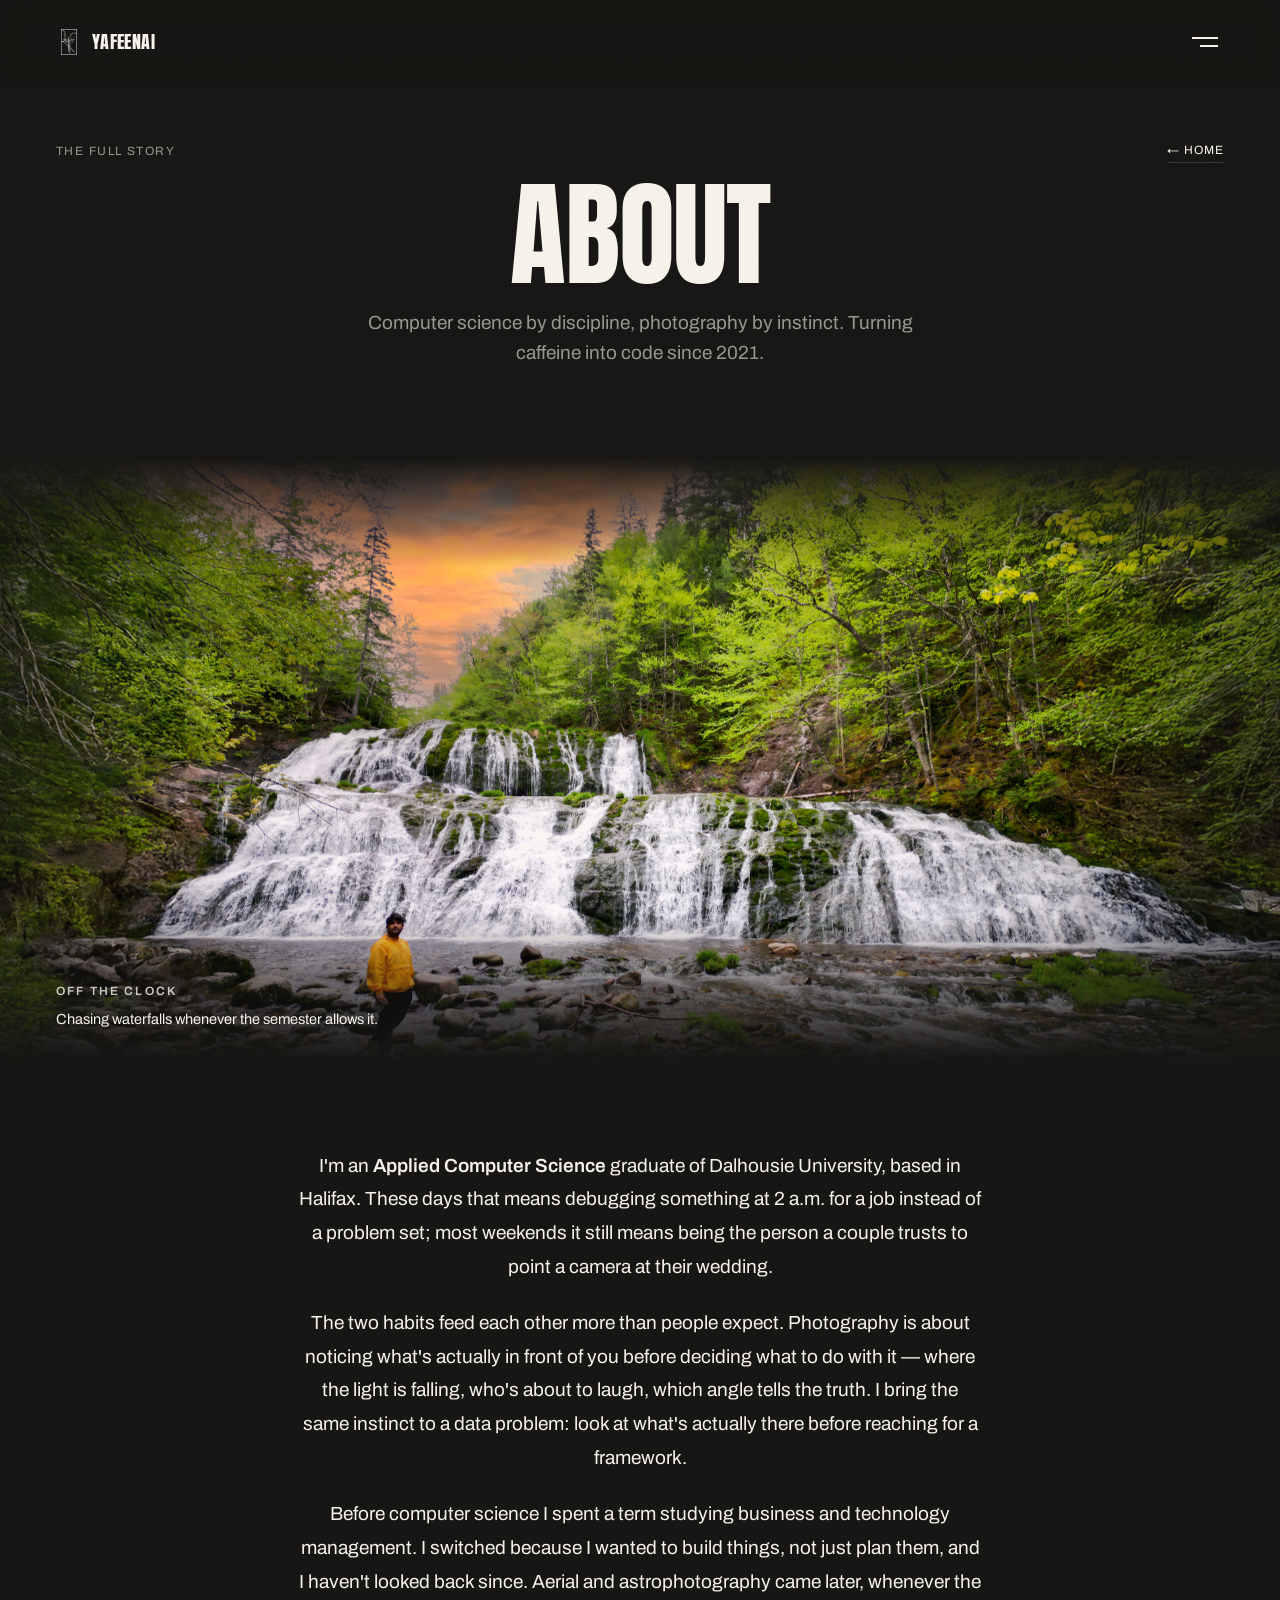
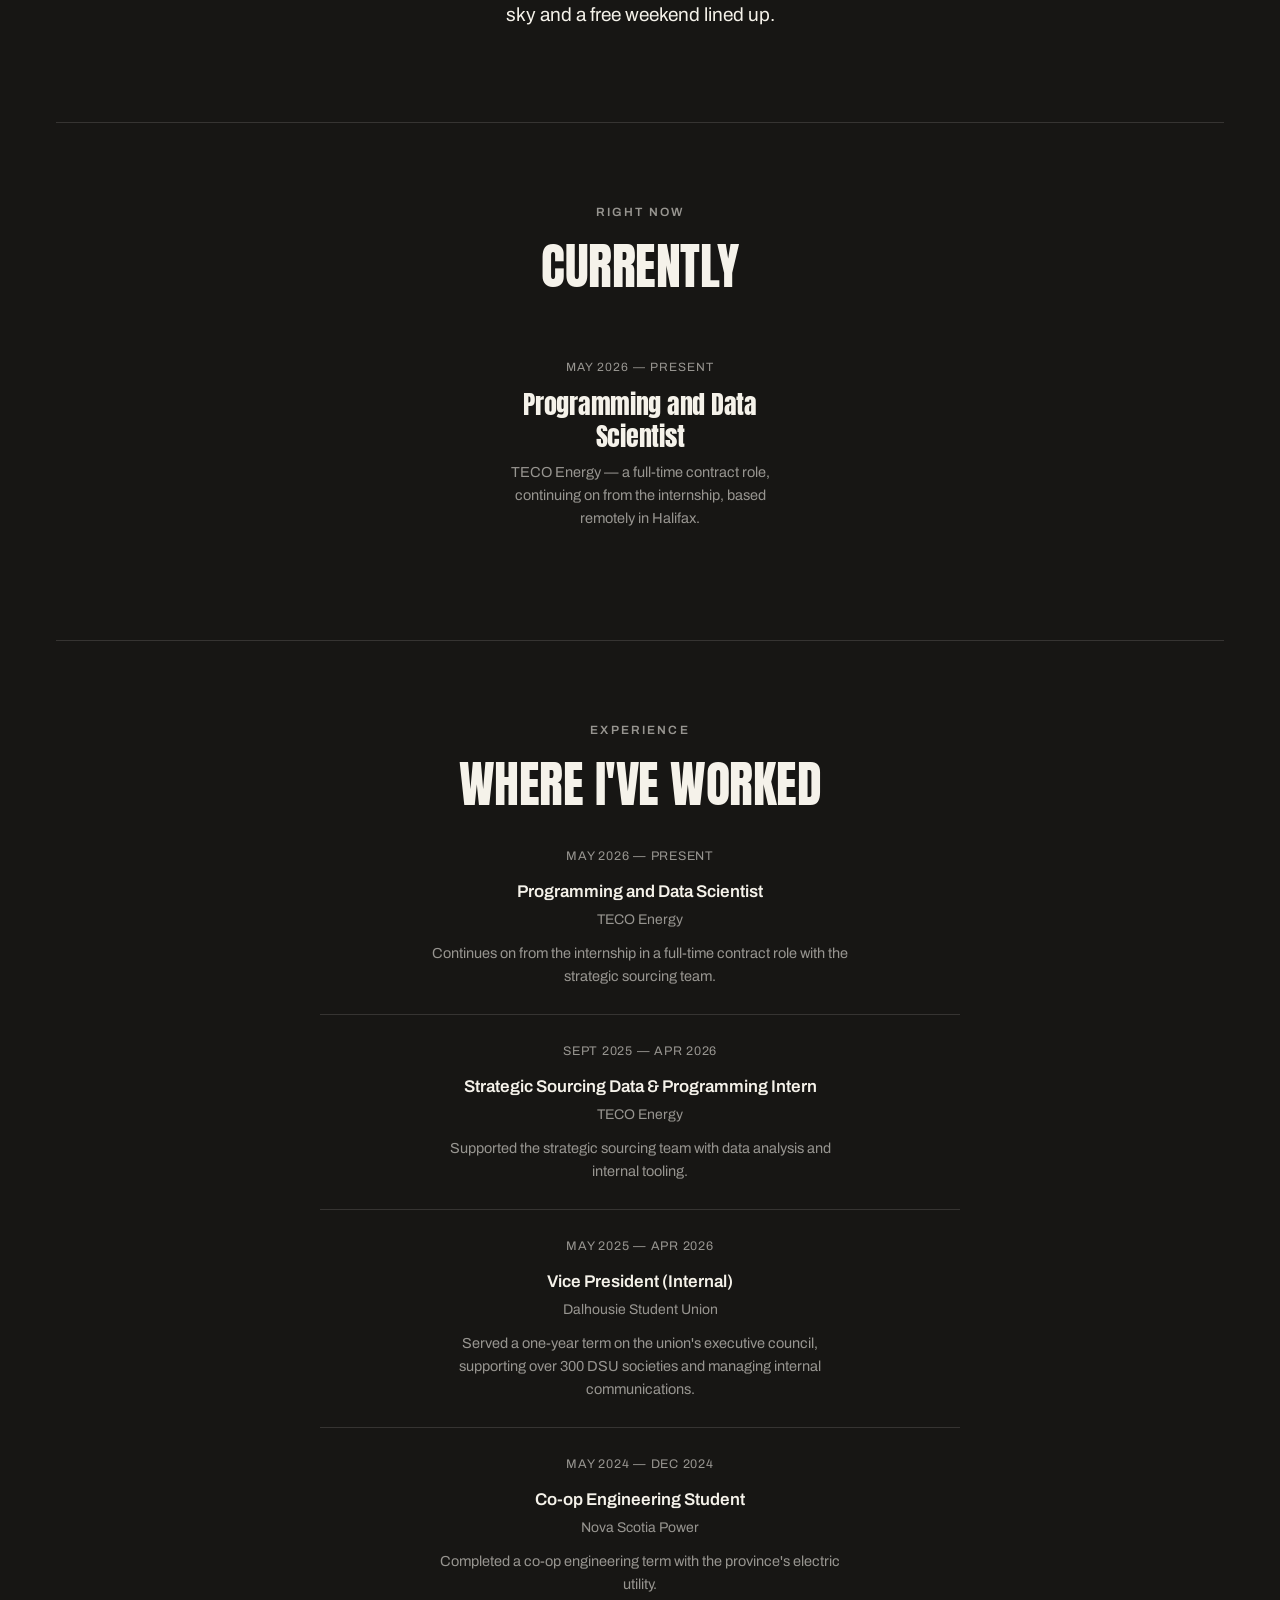
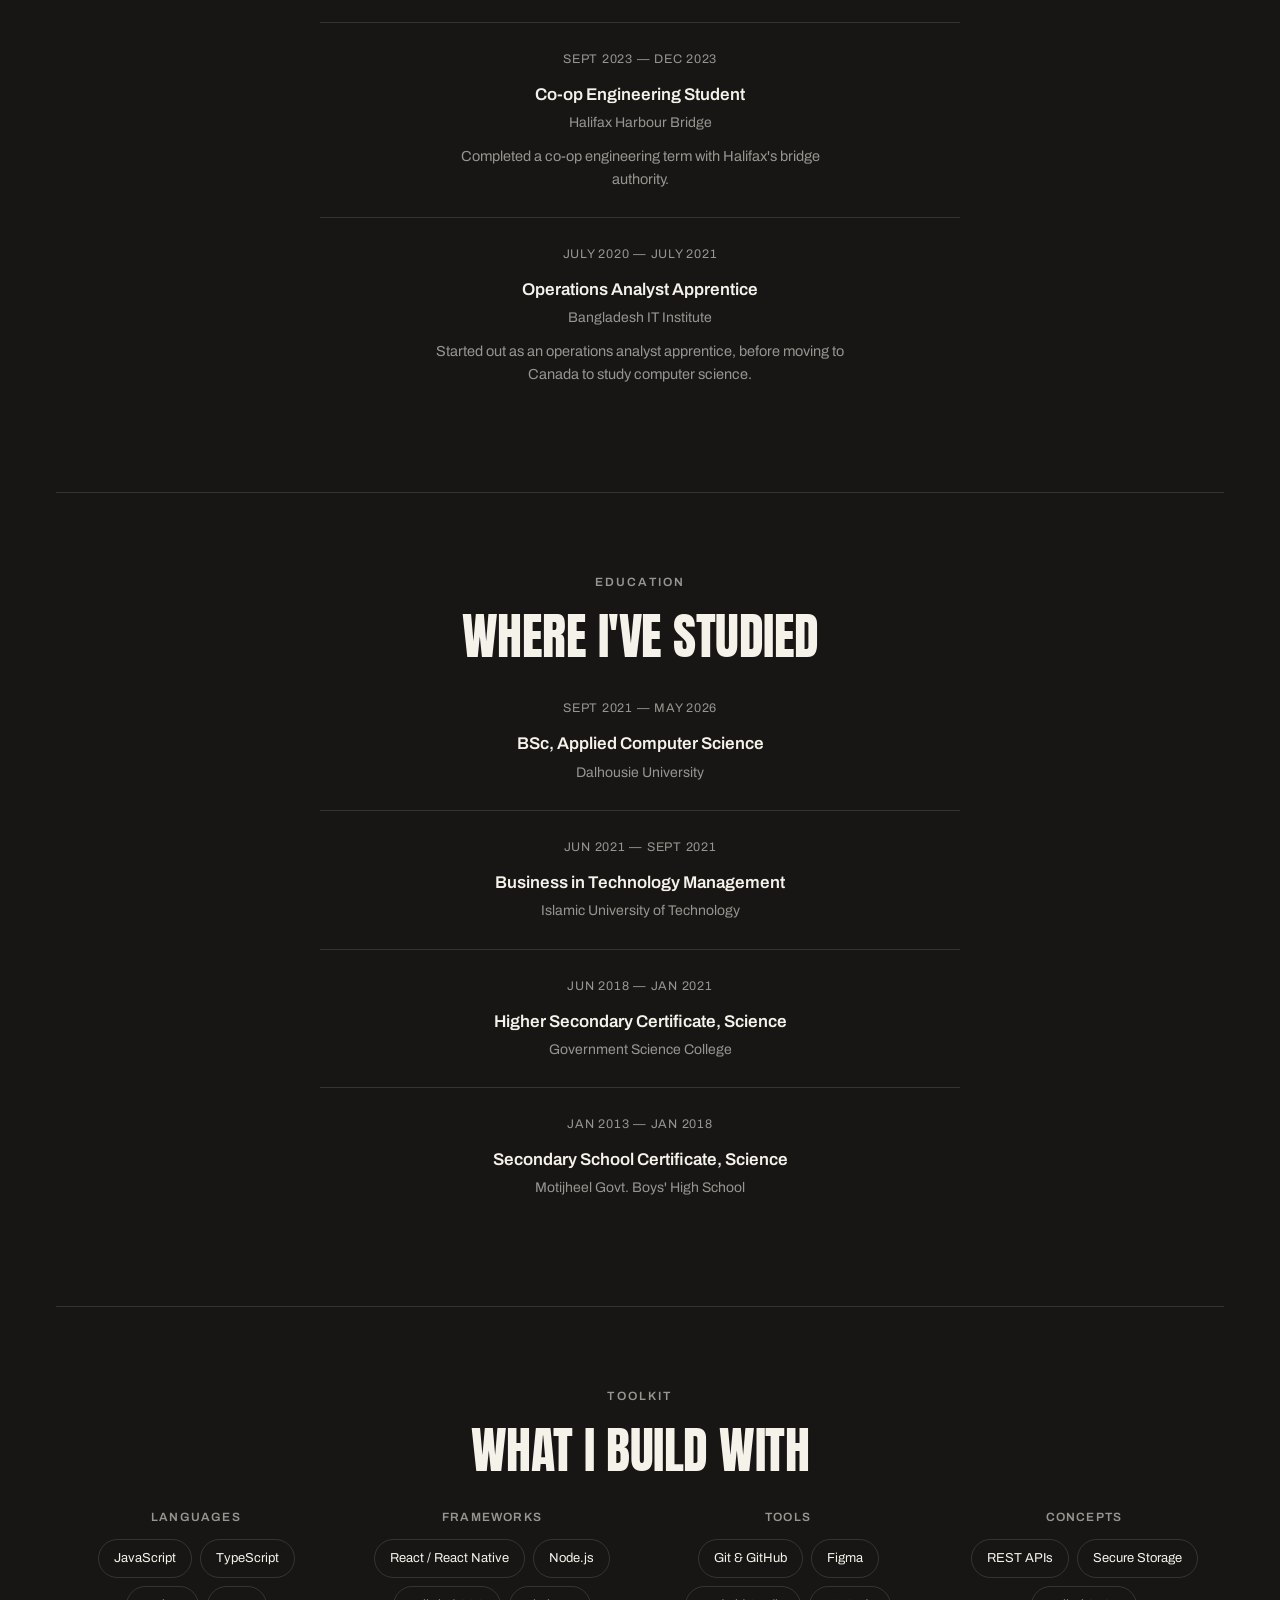
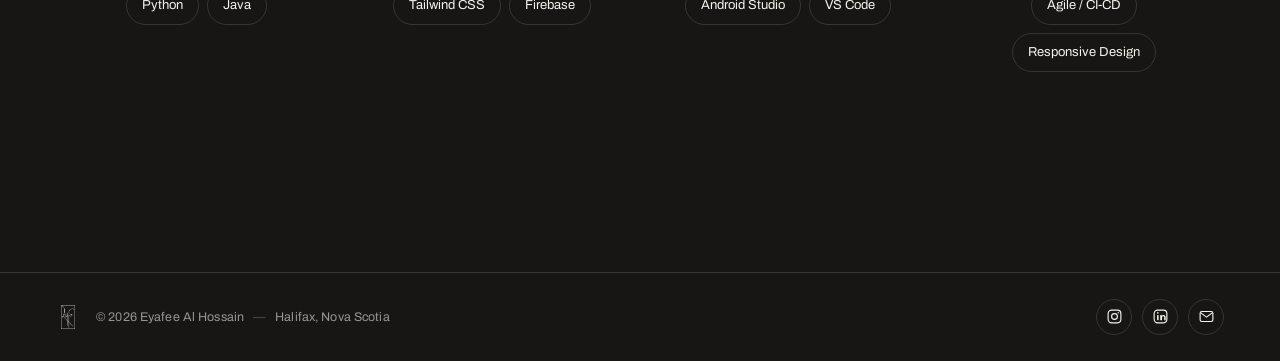
==== about.html @ 857b5f67 "All the files All coded files for my portfolio website - photography" ====
<!DOCTYPE html>
<html lang="en">
<head>
<meta charset="UTF-8">
<meta name="viewport" content="width=device-width, initial-scale=1.0">
<title>About — Eyafee Al Hossain</title>
<meta name="description" content="More about Eyafee Al Hossain — Applied Computer Science graduate of Dalhousie University and photographer based in Halifax, Nova Scotia.">
<link rel="icon" href="img/logo.png">
<link rel="preconnect" href="https://fonts.googleapis.com">
<link rel="preconnect" href="https://fonts.gstatic.com" crossorigin>
<link href="https://fonts.googleapis.com/css2?family=Anton&family=Archivo:ital,wght@0,400;0,500;0,600;0,700;1,500&display=swap" rel="stylesheet">
<link rel="stylesheet" href="styles.css">
<script src="protect.js" defer></script>
</head>
<body class="loaded">

<div class="grain" aria-hidden="true"></div>

<header class="site-header" id="top">
  <a class="brand" href="index.html#top">
    <img src="img/logo.png" alt="" class="brand-mark">
    <span>YAFEENAI</span>
  </a>
  <button class="nav-toggle" id="navToggle" aria-label="Open menu" aria-expanded="false">
    <span></span><span></span>
  </button>
</header>

<div class="nav-overlay" id="navOverlay" aria-hidden="true">
  <nav class="overlay-links">
    <a href="index.html#top">Home</a>
    <div class="overlay-work">
      <a href="index.html#work" id="workToggle" class="overlay-work-toggle" aria-expanded="false">Work<svg class="work-caret" viewBox="0 0 24 24" width="26" height="26" fill="none" stroke="currentColor" stroke-width="2"><path d="M6 9l6 6 6-6"></path></svg></a>
      <div class="overlay-cats" id="overlayCats">
        <a href="index.html#work" data-filter="all">All</a>
        <a href="gallery.html?cat=weddings" data-filter="weddings">Weddings</a>
        <a href="gallery.html?cat=events" data-filter="events">Events</a>
        <a href="gallery.html?cat=concerts" data-filter="concerts">Concerts</a>
        <a href="gallery.html?cat=aerial" data-filter="aerial">Aerial</a>
        <a href="gallery.html?cat=astro" data-filter="astro">Astro</a>
        <a href="gallery.html?cat=selects" data-filter="selects">Selects</a>
        <a href="gallery.html?cat=design" data-filter="design">Design</a>
      </div>
    </div>
    <a href="about.html" class="active">About</a>
  </nav>
</div>

<section class="work about-page" id="aboutFull">
  <div class="grid-bar">
    <p class="grid-bar-label">The Full Story</p>
    <a href="index.html#about" class="gallery-back">← Home</a>
  </div>
  <h1 class="gallery-title">About</h1>
  <p class="about-lede reveal">Computer science by discipline, photography by instinct. Turning caffeine into code since 2021.</p>

  <div class="about-scene reveal" id="aboutScene">
    <img src="img/about-scene.jpg" alt="Eyafee Al Hossain standing at the base of a waterfall" id="aboutSceneImg">
    <div class="about-scene-caption">
      <p class="eyebrow about-item">Off The Clock</p>
      <p class="about-item">Chasing waterfalls whenever the semester allows it.</p>
    </div>
  </div>

  <div class="story-intro reveal">
    <div class="story-copy">
      <p class="about-item">I'm an <strong>Applied Computer Science</strong> graduate of Dalhousie University, based in Halifax. These days that means debugging something at 2 a.m. for a job instead of a problem set; most weekends it still means being the person a couple trusts to point a camera at their wedding.</p>
      <p class="about-item">The two habits feed each other more than people expect. Photography is about noticing what's actually in front of you before deciding what to do with it — where the light is falling, who's about to laugh, which angle tells the truth. I bring the same instinct to a data problem: look at what's actually there before reaching for a framework.</p>
      <p class="about-item">Before computer science I spent a term studying business and technology management. I switched because I wanted to build things, not just plan them, and I haven't looked back since. Aerial and astrophotography came later, whenever the sky and a free weekend lined up.</p>
    </div>
  </div>

  <div class="about-block reveal">
    <p class="eyebrow about-item about-item-eyebrow">Right Now</p>
    <h2 class="about-item about-item-heading">Currently</h2>
    <div class="current-cards">
      <div class="current-card about-item">
        <p class="role-meta">May 2026 — Present</p>
        <h3>Programming and Data Scientist</h3>
        <p>TECO Energy — a full-time contract role, continuing on from the internship, based remotely in Halifax.</p>
      </div>
    </div>
  </div>

  <div class="about-block reveal">
    <p class="eyebrow about-item about-item-eyebrow">Experience</p>
    <h2 class="about-item about-item-heading">Where I've Worked</h2>
    <div class="timeline">
      <div class="timeline-item about-item">
        <p class="timeline-dates">May 2026 — Present</p>
        <div>
          <p class="timeline-role">Programming and Data Scientist</p>
          <p class="timeline-org">TECO Energy</p>
          <p class="timeline-desc">Continues on from the internship in a full-time contract role with the strategic sourcing team.</p>
        </div>
      </div>
      <div class="timeline-item about-item">
        <p class="timeline-dates">Sept 2025 — Apr 2026</p>
        <div>
          <p class="timeline-role">Strategic Sourcing Data &amp; Programming Intern</p>
          <p class="timeline-org">TECO Energy</p>
          <p class="timeline-desc">Supported the strategic sourcing team with data analysis and internal tooling.</p>
        </div>
      </div>
      <div class="timeline-item about-item">
        <p class="timeline-dates">May 2025 — Apr 2026</p>
        <div>
          <p class="timeline-role">Vice President (Internal)</p>
          <p class="timeline-org">Dalhousie Student Union</p>
          <p class="timeline-desc">Served a one-year term on the union's executive council, supporting over 300 DSU societies and managing internal communications.</p>
        </div>
      </div>
      <div class="timeline-item about-item">
        <p class="timeline-dates">May 2024 — Dec 2024</p>
        <div>
          <p class="timeline-role">Co-op Engineering Student</p>
          <p class="timeline-org">Nova Scotia Power</p>
          <p class="timeline-desc">Completed a co-op engineering term with the province's electric utility.</p>
        </div>
      </div>
      <div class="timeline-item about-item">
        <p class="timeline-dates">Sept 2023 — Dec 2023</p>
        <div>
          <p class="timeline-role">Co-op Engineering Student</p>
          <p class="timeline-org">Halifax Harbour Bridge</p>
          <p class="timeline-desc">Completed a co-op engineering term with Halifax's bridge authority.</p>
        </div>
      </div>
      <div class="timeline-item about-item">
        <p class="timeline-dates">July 2020 — July 2021</p>
        <div>
          <p class="timeline-role">Operations Analyst Apprentice</p>
          <p class="timeline-org">Bangladesh IT Institute</p>
          <p class="timeline-desc">Started out as an operations analyst apprentice, before moving to Canada to study computer science.</p>
        </div>
      </div>
    </div>
  </div>

  <div class="about-block reveal">
    <p class="eyebrow about-item about-item-eyebrow">Education</p>
    <h2 class="about-item about-item-heading">Where I've Studied</h2>
    <div class="timeline">
      <div class="timeline-item about-item">
        <p class="timeline-dates">Sept 2021 — May 2026</p>
        <div>
          <p class="timeline-role">BSc, Applied Computer Science</p>
          <p class="timeline-org">Dalhousie University</p>
        </div>
      </div>
      <div class="timeline-item about-item">
        <p class="timeline-dates">Jun 2021 — Sept 2021</p>
        <div>
          <p class="timeline-role">Business in Technology Management</p>
          <p class="timeline-org">Islamic University of Technology</p>
        </div>
      </div>
      <div class="timeline-item about-item">
        <p class="timeline-dates">Jun 2018 — Jan 2021</p>
        <div>
          <p class="timeline-role">Higher Secondary Certificate, Science</p>
          <p class="timeline-org">Government Science College</p>
        </div>
      </div>
      <div class="timeline-item about-item">
        <p class="timeline-dates">Jan 2013 — Jan 2018</p>
        <div>
          <p class="timeline-role">Secondary School Certificate, Science</p>
          <p class="timeline-org">Motijheel Govt. Boys' High School</p>
        </div>
      </div>
    </div>
  </div>

  <div class="about-block reveal">
    <p class="eyebrow about-item about-item-eyebrow">Toolkit</p>
    <h2 class="about-item about-item-heading">What I Build With</h2>
    <div class="skill-groups">
      <div class="skill-group about-item">
        <h3>Languages</h3>
        <div class="skill-pills">
          <span class="skill-pill">JavaScript</span>
          <span class="skill-pill">TypeScript</span>
          <span class="skill-pill">Python</span>
          <span class="skill-pill">Java</span>
        </div>
      </div>
      <div class="skill-group about-item">
        <h3>Frameworks</h3>
        <div class="skill-pills">
          <span class="skill-pill">React / React Native</span>
          <span class="skill-pill">Node.js</span>
          <span class="skill-pill">Tailwind CSS</span>
          <span class="skill-pill">Firebase</span>
        </div>
      </div>
      <div class="skill-group about-item">
        <h3>Tools</h3>
        <div class="skill-pills">
          <span class="skill-pill">Git &amp; GitHub</span>
          <span class="skill-pill">Figma</span>
          <span class="skill-pill">Android Studio</span>
          <span class="skill-pill">VS Code</span>
        </div>
      </div>
      <div class="skill-group about-item">
        <h3>Concepts</h3>
        <div class="skill-pills">
          <span class="skill-pill">REST APIs</span>
          <span class="skill-pill">Secure Storage</span>
          <span class="skill-pill">Agile / CI-CD</span>
          <span class="skill-pill">Responsive Design</span>
        </div>
      </div>
    </div>
  </div>

</section>

<footer class="site-footer">
  <div class="footer-inner">
    <div class="footer-brand">
      <img src="img/logo.png" alt="" class="footer-logo">
      <p class="footer-meta">&copy; <span id="year"></span> Eyafee Al Hossain<span class="footer-sep">—</span>Halifax, Nova Scotia</p>
    </div>
    <div class="footer-social">
      <a href="https://instagram.com/yafeenai" target="_blank" rel="noopener" aria-label="Instagram" class="social-icon">
        <svg viewBox="0 0 24 24" width="17" height="17" fill="none" stroke="currentColor" stroke-width="1.6"><rect x="3" y="3" width="18" height="18" rx="5"></rect><circle cx="12" cy="12" r="4.1"></circle><circle cx="17.3" cy="6.7" r="1" fill="currentColor" stroke="none"></circle></svg>
      </a>
      <a href="https://www.linkedin.com/in/eyafee-al-hossain-4687b6216/" target="_blank" rel="noopener" aria-label="LinkedIn" class="social-icon">
        <svg viewBox="0 0 24 24" width="17" height="17" fill="none" stroke="currentColor" stroke-width="1.6"><rect x="3" y="3" width="18" height="18" rx="5"></rect><rect x="7.2" y="10" width="2.1" height="7.2" fill="currentColor" stroke="none"></rect><circle cx="8.25" cy="6.9" r="1.15" fill="currentColor" stroke="none"></circle><path d="M11.6 17.2v-7.2h2.1v1.05c.55-.8 1.4-1.3 2.5-1.3 1.9 0 3.1 1.25 3.1 3.5v3.95h-2.1v-3.6c0-1.15-.5-1.85-1.5-1.85-.85 0-1.5.6-1.5 1.85v3.6z" fill="currentColor" stroke="none"></path></svg>
      </a>
      <a href="mailto:eyafee.alhossain@dal.ca" aria-label="Email" class="social-icon">
        <svg viewBox="0 0 24 24" width="17" height="17" fill="none" stroke="currentColor" stroke-width="1.6"><rect x="3" y="5" width="18" height="14" rx="2.4"></rect><path d="M3.5 6.5l8.5 6.4 8.5-6.4"></path></svg>
      </a>
    </div>
  </div>
</footer>


<script>
const prefersReducedMotion = window.matchMedia("(prefers-reduced-motion: reduce)").matches;

/* ---- scroll-triggered reveal ---- */
const revealEls = document.querySelectorAll(".reveal");
if (prefersReducedMotion) {
  revealEls.forEach(el => el.classList.add("in"));
} else {
  const io = new IntersectionObserver((entries) => {
    entries.forEach(entry => {
      if (entry.isIntersecting) {
        entry.target.classList.add("in");
        io.unobserve(entry.target);
      }
    });
  }, { threshold: 0.12 });
  revealEls.forEach(el => io.observe(el));
}

/* ---- about scene: full-bleed travel photo with a slow breathing zoom plus scroll parallax ---- */
(function () {
  const scene = document.getElementById("aboutScene");
  const img = document.getElementById("aboutSceneImg");
  if (!scene || !img) return;

  if (prefersReducedMotion) {
    img.style.transform = "scale(1.02)";
    return;
  }

  let scrollShift = 0;
  function updateParallax() {
    const rect = scene.getBoundingClientRect();
    const vh = window.innerHeight;
    const progress = Math.max(0, Math.min(1, (vh - rect.top) / (vh + rect.height)));
    scrollShift = (progress - 0.5) * 50;
  }

  const start = performance.now();
  function tick(now) {
    const t = (now - start) / 1000;
    const zoom = 1.06 + Math.sin(t * 0.09) * 0.045;
    img.style.transform = "translateY(" + scrollShift.toFixed(1) + "px) scale(" + zoom.toFixed(4) + ")";
    requestAnimationFrame(tick);
  }
  requestAnimationFrame(tick);

  window.addEventListener("scroll", updateParallax, { passive: true });
  window.addEventListener("resize", updateParallax);
  updateParallax();
})();

/* ---- compact animated nav dropdown (opens in place under the menu button, doesn't cover the page) ---- */
const navToggle = document.getElementById("navToggle");
const navOverlay = document.getElementById("navOverlay");
function openOverlay() {
  navOverlay.classList.add("open");
  navOverlay.setAttribute("aria-hidden", "false");
  navToggle.classList.add("open");
  navToggle.setAttribute("aria-expanded", "true");
}
function closeOverlay() {
  navOverlay.classList.remove("open");
  navOverlay.setAttribute("aria-hidden", "true");
  navToggle.classList.remove("open");
  navToggle.setAttribute("aria-expanded", "false");
  if (workToggle) workToggle.setAttribute("aria-expanded", "false");
  if (overlayCatsWrap) overlayCatsWrap.classList.remove("open");
}
navToggle.addEventListener("click", (e) => {
  e.stopPropagation();
  navOverlay.classList.contains("open") ? closeOverlay() : openOverlay();
});
document.addEventListener("click", (e) => {
  if (!navOverlay.classList.contains("open")) return;
  if (navOverlay.contains(e.target) || navToggle.contains(e.target)) return;
  closeOverlay();
});
document.addEventListener("keydown", (e) => {
  if (e.key === "Escape" && navOverlay.classList.contains("open")) closeOverlay();
});

/* ---- "Work" expands into the category submenu on first click; clicking again navigates ---- */
const workToggle = document.getElementById("workToggle");
const overlayCatsWrap = document.getElementById("overlayCats");
if (workToggle && overlayCatsWrap) {
  workToggle.addEventListener("click", (e) => {
    const isOpen = workToggle.getAttribute("aria-expanded") === "true";
    if (!isOpen) {
      e.preventDefault();
      workToggle.setAttribute("aria-expanded", "true");
      overlayCatsWrap.classList.add("open");
    } else {
      closeOverlay();
    }
  });
}

document.getElementById("year").textContent = new Date().getFullYear();
</script>
</body>
</html>
---- styles.css ----
@property --p {
  syntax: '<number>';
  inherits: true;
  initial-value: 0;
}


:root {
  --ink: #171614;
  --ink-soft: #3A3835;
  --bg-dark: #171614;
  --bg-dark-2: #1D1B18;
  --paper: #E7E2D5;
  --paper-2: #DEDACB;
  --cream: #F5F2EA;
  --muted-dark: rgba(245,242,234,0.58);
  --muted-light: rgba(23,22,20,0.56);
  --border-dark: rgba(245,242,234,0.14);
  --border-light: rgba(23,22,20,0.16);
  --display: 'Anton', 'Helvetica Neue', sans-serif;
  --sans: 'Archivo', -apple-system, BlinkMacSystemFont, 'Helvetica Neue', Arial, sans-serif;
  --max: 1320px;
  --ease: cubic-bezier(0.16, 1, 0.3, 1);
}
* { box-sizing: border-box; }
html { scroll-behavior: smooth; background: var(--bg-dark); }
body { margin: 0; background: var(--bg-dark); color: var(--cream); font-family: var(--sans); font-size: 16px; line-height: 1.6; -webkit-font-smoothing: antialiased; }
#site { opacity: 0; transition: opacity 1400ms ease; }
body.loaded #site { opacity: 1; }
img { max-width: 100%; display: block; -webkit-user-drag: none; user-drag: none; user-select: none; -webkit-touch-callout: none; }
a { color: inherit; text-decoration: none; }
button { font-family: inherit; }
.eyebrow { font-family: var(--sans); font-size: 12px; letter-spacing: 0.18em; text-transform: uppercase; color: var(--muted-dark); font-weight: 600; margin: 0 0 16px; }
.light .eyebrow { color: var(--muted-light); }
h1, h2, h3 { font-family: var(--display); font-weight: 400; text-transform: uppercase; color: var(--cream); line-height: 0.96; letter-spacing: -0.01em; margin: 0; }

/* ---------- intro loading screen: black screen, then the client's logo
   fades in with a plain opacity/scale/blur transition, then fades out
   completely before the site fades in -- see index.html's inline script ---------- */
.intro-splash {
  position: fixed; inset: 0; z-index: 999; display: flex; align-items: center; justify-content: center;
  background: #000;
  cursor: pointer;
}
.intro-splash .stage {
  position: relative;
  width: min(58vw, 370px, 46vh);
  aspect-ratio: 685 / 1175;
}
.intro-splash .stage .glow {
  position: absolute; inset: -12%;
  background: radial-gradient(closest-side, rgba(244,242,236,0.28), rgba(244,242,236,0) 72%);
  filter: blur(18px);
  opacity: 0;
  pointer-events: none;
  animation: glow-in 3.3s cubic-bezier(0.22, 1, 0.36, 1) 0.3s forwards;
}
.intro-logo {
  position: absolute; inset: 0;
  width: 100%; height: 100%;
  user-select: none; -webkit-user-drag: none;
  pointer-events: none;
  --p: 0;
  opacity: 0;
  transform: scale(0.965);
  filter: blur(7px);
  -webkit-mask-image: linear-gradient(100deg, #000 calc(var(--p) * 130% - 30%), transparent calc(var(--p) * 130% - 8%));
  mask-image: linear-gradient(100deg, #000 calc(var(--p) * 130% - 30%), transparent calc(var(--p) * 130% - 8%));
  animation: reveal 3.3s cubic-bezier(0.22, 1, 0.36, 1) 0.3s forwards;
}
@keyframes reveal {
  0%   { --p: 0; opacity: 0; filter: blur(7px); transform: scale(0.965); }
  45%  { opacity: 1; }
  100% { --p: 1; opacity: 1; filter: blur(0); transform: scale(1); }
}
@keyframes glow-in {
  0%   { opacity: 0; }
  45%  { opacity: 0; }
  100% { opacity: 1; }
}
@media (prefers-reduced-motion: reduce) {
  .intro-logo { animation: none; --p: 1; opacity: 1; transform: none; filter: none; }
  .intro-splash .stage .glow { animation: none; opacity: 1; }
}
.intro-splash.fade { opacity: 0; pointer-events: none; transition: opacity 700ms var(--ease); }
.intro-splash.done { display: none; }

/* ---------- header ---------- */
.site-header { position: fixed; top: 0; left: 0; right: 0; z-index: 200; display: flex; align-items: center; justify-content: space-between; padding: 20px clamp(20px, 5vw, 56px); background: rgba(23,22,20,0.42); backdrop-filter: blur(12px) saturate(140%); -webkit-backdrop-filter: blur(12px) saturate(140%); }
.brand { display: flex; align-items: center; gap: 10px; font-family: var(--display); font-size: 18px; letter-spacing: 0.02em; color: var(--cream); }
.brand-mark { width: 26px; height: 26px; object-fit: contain; border-radius: 4px; filter: brightness(0) invert(1); }
.nav-toggle { position: relative; width: 44px; height: 44px; display: flex; flex-direction: column; align-items: flex-end; justify-content: center; gap: 6px; background: none; border: none; cursor: pointer; z-index: 210; }
.nav-toggle span { display: block; height: 2px; background: var(--cream); transition: transform 320ms var(--ease), opacity 320ms var(--ease), width 320ms var(--ease); }
.nav-toggle span:nth-child(1) { width: 26px; }
.nav-toggle span:nth-child(2) { width: 18px; }
.nav-toggle.open span:nth-child(1) { width: 26px; transform: translateY(4px) rotate(45deg); }
.nav-toggle.open span:nth-child(2) { width: 26px; transform: translateY(-4px) rotate(-45deg); }

/* ---------- compact nav dropdown (animates open under the menu button; page stays visible) ---------- */
.nav-overlay {
  position: fixed;
  top: 76px;
  right: clamp(20px, 5vw, 56px);
  z-index: 190;
  width: min(272px, calc(100vw - 40px));
  background: rgba(23,22,20,0.68);
  backdrop-filter: blur(28px) saturate(180%);
  -webkit-backdrop-filter: blur(28px) saturate(180%);
  color: var(--cream);
  border-radius: 16px;
  border: 1px solid rgba(245,242,234,0.14);
  box-shadow: 0 30px 70px -18px rgba(0,0,0,0.55), 0 8px 24px -6px rgba(0,0,0,0.4), inset 0 1px 0 rgba(245,242,234,0.08);
  opacity: 0;
  pointer-events: none;
  transform-origin: top right;
  transform: scale(0.92);
  filter: blur(10px);
  clip-path: circle(4% at calc(100% - 26px) 0%);
  transition: opacity 320ms var(--ease), transform 520ms cubic-bezier(0.34, 1.56, 0.64, 1), filter 420ms var(--ease), clip-path 560ms var(--ease);
  padding: 20px 22px 22px;
}
.nav-overlay.open {
  opacity: 1;
  pointer-events: auto;
  transform: scale(1);
  filter: blur(0);
  clip-path: circle(150% at calc(100% - 26px) 0%);
}
.overlay-links { display: flex; flex-direction: column; }
.overlay-links > a, .overlay-work > a { font-family: var(--display); font-size: 25px; text-transform: uppercase; line-height: 1.3; color: var(--cream); opacity: 0; transform: translateY(14px); filter: blur(5px); transition: opacity 380ms var(--ease), transform 380ms var(--ease), filter 380ms var(--ease), color 200ms var(--ease); padding: 6px 0; }
.nav-overlay.open .overlay-links > a, .nav-overlay.open .overlay-work > a { opacity: 1; transform: translateY(0); filter: blur(0); }
.nav-overlay.open .overlay-links > a:nth-of-type(1) { transition-delay: 120ms; }
.nav-overlay.open .overlay-work > a { transition-delay: 190ms; }
.nav-overlay.open .overlay-links > a:nth-of-type(2) { transition-delay: 260ms; }
.overlay-links > a:hover, .overlay-work > a:hover { color: var(--muted-dark); }
.overlay-links > a.active { color: var(--muted-dark); }
.overlay-work { display: flex; flex-direction: column; }
.overlay-work-toggle { display: inline-flex; align-items: center; justify-content: space-between; gap: 10px; }
.work-caret { flex: none; transition: transform 380ms var(--ease); }
.overlay-work-toggle[aria-expanded="true"] .work-caret { transform: rotate(180deg); }
.overlay-cats { display: flex; flex-wrap: wrap; gap: 6px; max-height: 0; overflow: hidden; opacity: 0; margin: 0; transition: max-height 380ms var(--ease), opacity 260ms var(--ease), margin 380ms var(--ease); }
.overlay-cats.open { max-height: 240px; opacity: 1; margin: 8px 0 6px; transition: max-height 380ms var(--ease), opacity 300ms var(--ease) 60ms, margin 380ms var(--ease); }
.overlay-cats a { font-family: var(--sans); font-size: 11.5px; letter-spacing: 0.06em; text-transform: uppercase; padding: 7px 13px; border-radius: 999px; border: 1px solid var(--border-dark); color: var(--muted-dark); transition: all 200ms var(--ease); }
.overlay-cats a:hover, .overlay-cats a.active { background: var(--cream); border-color: var(--cream); color: var(--ink); }
@media (max-width: 420px) {
  .nav-overlay { right: 16px; left: 16px; width: auto; }
}

/* ---------- hero ---------- */
.hero { position: relative; min-height: 100svh; display: flex; align-items: flex-end; overflow: hidden; background: var(--bg-dark); }
.hero-media { position: absolute; inset: 0; }
.hero-slide { position: absolute; inset: 0; width: 100%; height: 100%; object-fit: cover; opacity: 0; transition: opacity 1500ms ease; transform: scale(1.08); will-change: transform, opacity; }
.hero-slide.is-active { opacity: 1; z-index: 1; }
.hero-media::after {
  content: "";
  position: absolute; inset: 0; z-index: 2;
  background:
    radial-gradient(120% 100% at 50% 38%, rgba(0,0,0,0) 52%, rgba(10,9,8,0.55) 100%),
    linear-gradient(180deg, rgba(23,22,20,0.42) 0%, rgba(23,22,20,0.28) 24%, rgba(23,22,20,0.5) 60%, rgba(23,22,20,0.88) 88%, rgba(23,22,20,1) 100%);
}
@media (prefers-reduced-motion: reduce) {
  .hero-slide { transition: none !important; transform: none !important; }
  #heroImgB { display: none !important; }
}
.hero-copy { position: relative; z-index: 2; padding: 0 clamp(20px, 5vw, 56px) 64px; max-width: var(--max); margin: 0 auto; width: 100%; }
.hero-copy .eyebrow { color: rgba(245,242,234,0.72); }
.hero-h1 { font-size: clamp(52px, 9vw, 132px); }
.hero-h1 .line-mask { display: block; overflow: hidden; }
.hero-h1 .line-inner { display: block; transform: translateY(115%); filter: blur(14px); transition: transform 1050ms var(--ease), filter 1050ms var(--ease); }
body.loaded .hero-h1 .line-inner { transform: translateY(0); filter: blur(0); }
.hero-h1 .line-inner.name-reveal {
  transform: none;
  filter: none;
  -webkit-mask-image: url("data:image/svg+xml,%3Csvg%20xmlns='http://www.w3.org/2000/svg'%20viewBox='0%200%20100%20100'%20preserveAspectRatio='none'%3E%3Cpath%20d='M0,100%20L0,49.14%20L4.55,51.08%20L9.09,57.64%20L13.64,49.38%20L18.18,50.14%20L22.73,51.57%20L27.27,44.32%20L31.82,50.21%20L36.36,52.34%20L40.91,55.27%20L45.45,42.69%20L50.0,46.46%20L54.55,42.63%20L59.09,55.57%20L63.64,53.48%20L68.18,41.75%20L72.73,58.68%20L77.27,58.37%20L81.82,52.77%20L86.36,52.08%20L90.91,43.83%20L95.45,41.27%20L100.0,50.51%20L100,100%20Z'%20fill='white'/%3E%3C/svg%3E");
          mask-image: url("data:image/svg+xml,%3Csvg%20xmlns='http://www.w3.org/2000/svg'%20viewBox='0%200%20100%20100'%20preserveAspectRatio='none'%3E%3Cpath%20d='M0,100%20L0,49.14%20L4.55,51.08%20L9.09,57.64%20L13.64,49.38%20L18.18,50.14%20L22.73,51.57%20L27.27,44.32%20L31.82,50.21%20L36.36,52.34%20L40.91,55.27%20L45.45,42.69%20L50.0,46.46%20L54.55,42.63%20L59.09,55.57%20L63.64,53.48%20L68.18,41.75%20L72.73,58.68%20L77.27,58.37%20L81.82,52.77%20L86.36,52.08%20L90.91,43.83%20L95.45,41.27%20L100.0,50.51%20L100,100%20Z'%20fill='white'/%3E%3C/svg%3E");
  -webkit-mask-repeat: no-repeat;
          mask-repeat: no-repeat;
  -webkit-mask-size: 100% 340%;
          mask-size: 100% 340%;
  -webkit-mask-position: 0% -15%;
          mask-position: 0% -15%;
  transition: -webkit-mask-position 1150ms var(--ease);
  transition: mask-position 1150ms var(--ease), -webkit-mask-position 1150ms var(--ease);
  transition-delay: 280ms;
}
body.loaded .hero-h1 .line-inner.name-reveal {
  -webkit-mask-position: 0% 100%;
          mask-position: 0% 100%;
}
.hero-sub { font-family: var(--sans); font-size: 17px; color: rgba(245,242,234,0.82); max-width: 420px; margin: 18px 0 0; line-height: 1.6; }

/* ---------- interactive name sketch: hover/drag over the hero name lifts the ink to reveal a construction-line outline beneath ---------- */
.name-fx { position: relative; display: inline-block; --nx: 50%; --ny: 50%; --nr: 0px; }
.name-fx-outline {
  position: absolute; inset: 0;
  color: transparent;
  -webkit-text-stroke: 1.5px rgba(245,242,234,0.85);
  text-stroke: 1.5px rgba(245,242,234,0.85);
  pointer-events: none;
  user-select: none;
}
.name-fx-fill {
  position: relative; display: inline-block;
  -webkit-mask-image: radial-gradient(circle var(--nr) at var(--nx) var(--ny), transparent 0%, black 100%);
          mask-image: radial-gradient(circle var(--nr) at var(--nx) var(--ny), transparent 0%, black 100%);
}
.name-fx-trail { position: absolute; inset: -60px; pointer-events: none; overflow: visible; opacity: 0; transition: opacity 260ms ease; }
.name-fx.fx-on .name-fx-trail { opacity: 0.75; }
.name-fx-trail path { fill: none; stroke: rgba(245,242,234,0.85); stroke-width: 1.25; stroke-linecap: round; }
@media (hover: none), (pointer: coarse) {
  .name-fx-outline, .name-fx-trail { display: none; }
}

.scroll-cue { position: absolute; bottom: 28px; left: clamp(20px, 5vw, 56px); z-index: 2; }
.scroll-cue span { display: block; width: 1px; height: 40px; background: rgba(245,242,234,0.5); animation: scrollcue 2.2s var(--ease) infinite; }
@keyframes scrollcue { 0% { transform: scaleY(0); transform-origin: top; opacity: 0; } 40% { transform: scaleY(1); transform-origin: top; opacity: 1; } 60% { transform: scaleY(1); transform-origin: bottom; opacity: 1; } 100% { transform: scaleY(0); transform-origin: bottom; opacity: 0; } }

section { position: relative; z-index: 2; }

/* ---------- practical grid ---------- */
.work { max-width: var(--max); margin: 0 auto; padding: 30px clamp(20px, 5vw, 56px) 120px; }
.grid-bar { display: flex; align-items: center; justify-content: space-between; gap: 16px; flex-wrap: wrap; margin-bottom: 24px; padding-bottom: 16px; border-bottom: 1px solid var(--border-dark); }
.grid-bar-label { font-size: 12px; letter-spacing: 0.12em; text-transform: uppercase; color: var(--muted-dark); }
.grid-bar-label b { color: var(--cream); font-weight: 600; }
.grid-reset { font-size: 12px; letter-spacing: 0.08em; text-transform: uppercase; color: var(--cream); border-bottom: 1px solid var(--border-dark); padding-bottom: 2px; display: none; }
.grid-reset.show { display: inline-block; }
.filters { display: none; flex-wrap: wrap; gap: 8px 10px; }
.filter-btn {
  padding: 6px 14px;
  font-family: var(--sans);
  font-size: 12px;
  letter-spacing: 0.06em;
  text-transform: uppercase;
  color: var(--muted-dark);
  background: transparent;
  border: 1px solid var(--border-dark);
  border-radius: 999px;
  cursor: pointer;
  transition: color 200ms var(--ease), border-color 200ms var(--ease), background 200ms var(--ease);
  white-space: nowrap;
}
.filter-btn:hover { color: var(--cream); border-color: rgba(245,242,234,0.32); }
.filter-btn.active { color: var(--bg-dark); background: var(--cream); border-color: var(--cream); }
@media (max-width: 640px) {
  .filter-btn { padding: 5px 11px; font-size: 11px; }
}
.grid { display: grid; grid-template-columns: repeat(4, 1fr); gap: 4px; }
.tile { position: relative; overflow: hidden; border-radius: 0; background: var(--bg-dark-2); aspect-ratio: 1 / 1; cursor: pointer; opacity: 0; transform: translateY(28px) scale(0.97); transition: opacity 650ms var(--ease), transform 650ms var(--ease); }
.tile.show { opacity: 1; transform: translateY(0) scale(1); }
.tile.filter-swap { transition: opacity 300ms var(--ease), transform 300ms var(--ease) !important; }
.tile img { width: 100%; height: 100%; object-fit: cover; transition: transform 700ms var(--ease); }
.tile:hover img { transform: scale(1.045); }
.tile .tile-tag { position: absolute; left: 10px; bottom: 10px; font-size: 10.5px; letter-spacing: 0.08em; text-transform: uppercase; color: var(--cream); background: rgba(15,14,12,0.55); padding: 5px 10px; border-radius: 999px; opacity: 0; transform: translateY(6px); transition: all 220ms var(--ease); }
.tile:hover .tile-tag { opacity: 1; transform: translateY(0); }
.grid.mosaic { grid-auto-rows: 140px; grid-auto-flow: dense; gap: 12px; }
.grid.mosaic .tile { aspect-ratio: auto; border-radius: 6px; transition: opacity 500ms var(--ease), transform 500ms var(--ease), box-shadow 320ms var(--ease); }
.grid.mosaic .tile:hover { box-shadow: 0 26px 50px -26px rgba(0,0,0,0.6); }
.grid.mosaic .tile.m-tall { grid-row: span 2; }
.grid.mosaic .tile.m-wide { grid-column: span 2; }
@media (max-width: 980px) {
  .grid { grid-template-columns: repeat(3, 1fr); }
  .grid.mosaic { grid-auto-rows: 120px; }
}
@media (max-width: 640px) {
  .grid { grid-template-columns: repeat(2, 1fr); gap: 3px; }
  .grid.mosaic { grid-template-columns: repeat(2, 1fr); gap: 8px; grid-auto-rows: 130px; }
}
.design-mosaic { display: grid; grid-template-columns: repeat(4, 1fr); grid-auto-rows: 130px; grid-auto-flow: dense; gap: 12px; }
.design-mosaic .m-tile { position: relative; overflow: hidden; border-radius: 6px; background: var(--bg-dark-2); cursor: pointer; opacity: 0; transform: translateY(26px) scale(0.97); transition: opacity 650ms var(--ease), transform 650ms var(--ease), box-shadow 320ms var(--ease); }
.design-mosaic .m-tile.show { opacity: 1; transform: translateY(0) scale(1); }
.design-mosaic .m-tile:hover { box-shadow: 0 26px 50px -26px rgba(0,0,0,0.6); }
.design-mosaic .m-tile img { width: 100%; height: 100%; object-fit: cover; transition: transform 700ms var(--ease); }
.design-mosaic .m-tile:hover img { transform: scale(1.04); }
.design-mosaic .m-tall { grid-row: span 2; }
.design-mosaic .m-wide { grid-column: span 2; }
.design-mosaic .m-text { grid-column: span 2; background: var(--paper); color: var(--ink); padding: 26px 30px; display: flex; flex-direction: column; justify-content: center; cursor: default; }
.design-mosaic .m-text .eyebrow { color: var(--muted-light); margin-bottom: 10px; }
.design-mosaic .m-text h3 { font-size: 26px; margin: 0 0 8px; color: var(--ink); }
.design-mosaic .m-text p { font-family: var(--sans); font-size: 14px; line-height: 1.6; color: var(--ink-soft); margin: 0; max-width: 36ch; }
@media (max-width: 760px) { .design-mosaic { grid-template-columns: repeat(2, 1fr); grid-auto-rows: 150px; } }

/* ---------- about (pinned full-bleed reveal, image settles to a centered frame with bio overlaid) ---------- */
.about-scroll { position: relative; height: 230vh; background: var(--bg-dark); }
.about-scroll-sticky { position: sticky; top: 0; height: 100svh; overflow: hidden; background: var(--bg-dark); }
.portrait-frame { position: absolute; top: 50%; left: 50%; overflow: hidden; width: 100vw; height: 100svh; border-radius: 0; transform: translate(-50%, -50%); z-index: 1; will-change: width, height, transform; }
.portrait-frame img { position: absolute; inset: 0; width: 100%; height: 100%; object-fit: cover; }
.portrait-frame::before { content: ""; position: absolute; inset: 0; z-index: 1; pointer-events: none; background: linear-gradient(180deg, var(--bg-dark) 0%, rgba(23,22,20,0) 18%); }
.portrait-frame::after { content: ""; position: absolute; inset: 0; z-index: 1; pointer-events: none; background: rgba(8,7,6,0.92); opacity: var(--overlay-opacity, 0.08); }
.about-copy { position: absolute; z-index: 2; left: 50%; top: 50%; width: min(620px, 84vw); text-align: center; opacity: 0; transform: translate(-50%, -50%); will-change: transform, opacity; }
.about-copy .eyebrow { color: rgba(245,242,234,0.78); margin-bottom: 18px; letter-spacing: 0.22em; text-align: center; }
.about-copy .about-bio { font-family: var(--sans); font-weight: 400; font-size: clamp(16px, 1.9vw, 20px); line-height: 1.78; color: var(--cream); margin: 0; text-shadow: 0 2px 18px rgba(0,0,0,0.35); }
.about-copy .about-bio strong { font-weight: 600; }
.about-copy .about-more { display: inline-block; margin-top: 22px; font-family: var(--sans); font-size: 12px; letter-spacing: 0.08em; text-transform: uppercase; color: var(--cream); border-bottom: 1px solid var(--border-dark); padding-bottom: 2px; }
@media (prefers-reduced-motion: reduce) {
  .about-scroll { height: auto; }
  .about-scroll-sticky { position: relative; height: auto; overflow: visible; display: flex; flex-direction: column; align-items: center; gap: 48px; padding: 100px clamp(20px, 5vw, 56px); }
  .portrait-frame { position: relative; top: auto; left: auto; transform: none; width: 100%; height: auto; aspect-ratio: 4/5; max-width: 480px; border-radius: 6px; }
  .portrait-frame::before { display: none; }
  .portrait-frame::after { opacity: 0.3; }
  .about-copy { position: relative; top: auto; left: auto; width: auto; max-width: 640px; padding: 0; opacity: 1; transform: none; }
}

/* ---------- footer ---------- */
.site-footer { background: var(--bg-dark); padding: 26px clamp(20px, 5vw, 56px); border-top: 1px solid var(--border-dark); }
.footer-inner { max-width: var(--max); margin: 0 auto; display: flex; align-items: center; justify-content: space-between; flex-wrap: wrap; gap: 18px; }
.footer-brand { display: flex; align-items: center; gap: 16px; }
.footer-logo { width: 24px; height: 24px; object-fit: contain; filter: brightness(0) invert(1); opacity: 0.82; }
.footer-meta { font-family: var(--sans); font-size: 12.5px; color: var(--muted-dark); margin: 0; letter-spacing: 0.01em; }
.footer-meta .footer-sep { margin: 0 9px; opacity: 0.45; }
.footer-social { display: flex; align-items: center; gap: 10px; }
.social-icon { display: flex; align-items: center; justify-content: center; width: 36px; height: 36px; border-radius: 50%; border: 1px solid var(--border-dark); color: var(--cream); transition: background 220ms var(--ease), color 220ms var(--ease), border-color 220ms var(--ease), transform 220ms var(--ease); }
.social-icon:hover { background: var(--cream); color: var(--bg-dark); border-color: var(--cream); transform: translateY(-2px); }
@media (max-width: 560px) {
  .footer-inner { flex-direction: column; align-items: flex-start; }
}

/* ---------- reveal ---------- */
.reveal { opacity: 0; transform: translateY(14px); transition: opacity 650ms var(--ease), transform 650ms var(--ease); }
.reveal.in { opacity: 1; transform: translateY(0); }

/* ---------- lightbox ---------- */
.lightbox { position: fixed; inset: 0; z-index: 1000; background: rgba(10,9,8,0.94); backdrop-filter: blur(20px) saturate(140%); -webkit-backdrop-filter: blur(20px) saturate(140%); display: flex; align-items: center; justify-content: center; opacity: 0; pointer-events: none; transition: opacity 320ms var(--ease); }
.lightbox.open { opacity: 1; pointer-events: auto; }
.lightbox img { max-width: min(88vw, 1200px); max-height: 84vh; border-radius: 4px; opacity: 0; transform: scale(0.96); filter: blur(8px); transition: opacity 340ms var(--ease), transform 340ms var(--ease), filter 340ms var(--ease); }
.lightbox.open img { opacity: 1; transform: scale(1); filter: blur(0); }
.lb-close, .lb-prev, .lb-next { position: absolute; background: none; border: none; color: var(--cream); cursor: pointer; font-size: 32px; line-height: 1; padding: 14px; opacity: 0.75; transition: opacity 160ms var(--ease); }
.lb-close:hover, .lb-prev:hover, .lb-next:hover { opacity: 1; }
.lb-close { top: 14px; right: 18px; font-size: 30px; }
.lb-prev { left: 8px; top: 50%; transform: translateY(-50%); font-size: 44px; }
.lb-next { right: 8px; top: 50%; transform: translateY(-50%); font-size: 44px; }
.lb-count { position: absolute; bottom: 20px; left: 50%; transform: translateX(-50%); color: rgba(245,242,234,0.7); font-size: 12px; letter-spacing: 0.08em; font-family: var(--sans); }

@media (max-width: 760px) {
  .lb-prev, .lb-next { font-size: 30px; padding: 8px; }
}

/* ---------- grain texture ---------- */
.grain { position: fixed; inset: 0; z-index: 500; pointer-events: none; opacity: 0.045; mix-blend-mode: overlay; background-image: url("data:image/svg+xml;utf8,<svg xmlns='http://www.w3.org/2000/svg' width='140' height='140'><filter id='n'><feTurbulence type='fractalNoise' baseFrequency='0.85' numOctaves='2' stitchTiles='stitch'/></filter><rect width='100%25' height='100%25' filter='url(%23n)'/></svg>"); background-size: 140px 140px; }

@media (prefers-reduced-motion: reduce) {
  html { scroll-behavior: auto; }
  * { animation-duration: 0.001ms !important; animation-iteration-count: 1 !important; }
  body { transition-duration: 200ms !important; }
  .reveal, .tile, .m-tile { transition-duration: 200ms !important; transform: none !important; }
  .about-page .reveal, .about-page .about-item { transition-duration: 1ms !important; transition-delay: 0ms !important; transform: none !important; filter: none !important; }
  .nav-overlay { transition-duration: 200ms !important; transform: none !important; filter: none !important; clip-path: none !important; }
  .overlay-links a { transition-duration: 200ms !important; transform: none !important; filter: none !important; }
  .lightbox img { transition-duration: 200ms !important; transform: none !important; filter: none !important; }
  .hero-h1 .line-inner { transition-duration: 200ms !important; transform: none !important; filter: none !important; }
  .hero-h1 .line-inner.name-reveal { mask-image: none !important; -webkit-mask-image: none !important; }
  .grain { display: none !important; }
}


/* ---------- category gallery page ---------- */
.gallery-page { padding-top: 130px; }
.gallery-page .grid-bar { margin-bottom: 0; padding-bottom: 0; border-bottom: none; }
.gallery-title { font-size: clamp(48px, 9vw, 132px); margin: 6px 0 34px; }
.gallery-empty { font-family: var(--sans); font-size: 15px; color: var(--muted-dark); padding: 40px 0 80px; }
.gallery-back { font-size: 12px; letter-spacing: 0.08em; text-transform: uppercase; color: var(--cream); border-bottom: 1px solid var(--border-dark); padding-bottom: 2px; }

/* ---------- about page (detailed) ---------- */
.about-page { padding-top: 130px; }
.about-page .grid-bar { margin-bottom: 0; padding-bottom: 0; border-bottom: none; }
.about-page .gallery-title { margin-bottom: 18px; }
.about-lede { font-family: var(--sans); font-size: clamp(16px, 1.8vw, 19px); color: var(--muted-dark); max-width: 52ch; margin: 0 0 64px; }

.about-page .reveal { filter: blur(10px); transition: opacity 750ms var(--ease), transform 750ms var(--ease), filter 750ms var(--ease); }
.about-page .reveal.in { filter: blur(0); }

.about-page .about-item { opacity: 0; transform: translateY(14px); filter: blur(6px); transition: opacity 600ms var(--ease), transform 600ms var(--ease), filter 600ms var(--ease); }
.about-page .reveal.in .about-item { opacity: 1; transform: translateY(0); filter: blur(0); }
.about-page .reveal.in .about-item-eyebrow { transition-delay: 40ms; }
.about-page .reveal.in .about-item-heading { transition-delay: 130ms; }
.about-page .reveal.in .about-scene-caption .about-item:nth-child(1) { transition-delay: 60ms; }
.about-page .reveal.in .about-scene-caption .about-item:nth-child(2) { transition-delay: 170ms; }
.about-page .reveal.in .story-copy .about-item:nth-child(1) { transition-delay: 40ms; }
.about-page .reveal.in .story-copy .about-item:nth-child(2) { transition-delay: 150ms; }
.about-page .reveal.in .story-copy .about-item:nth-child(3) { transition-delay: 260ms; }
.about-page .reveal.in .current-cards .about-item:nth-child(1) { transition-delay: 220ms; }
.about-page .reveal.in .current-cards .about-item:nth-child(2) { transition-delay: 290ms; }
.about-page .reveal.in .timeline .about-item:nth-child(1) { transition-delay: 220ms; }
.about-page .reveal.in .timeline .about-item:nth-child(2) { transition-delay: 280ms; }
.about-page .reveal.in .timeline .about-item:nth-child(3) { transition-delay: 340ms; }
.about-page .reveal.in .timeline .about-item:nth-child(4) { transition-delay: 400ms; }
.about-page .reveal.in .timeline .about-item:nth-child(5) { transition-delay: 460ms; }
.about-page .reveal.in .timeline .about-item:nth-child(6) { transition-delay: 520ms; }
.about-page .reveal.in .skill-groups .about-item:nth-child(1) { transition-delay: 220ms; }
.about-page .reveal.in .skill-groups .about-item:nth-child(2) { transition-delay: 280ms; }
.about-page .reveal.in .skill-groups .about-item:nth-child(3) { transition-delay: 340ms; }
.about-page .reveal.in .skill-groups .about-item:nth-child(4) { transition-delay: 400ms; }

.about-page { text-align: center; }
.about-page .grid-bar { text-align: left; }
.about-page .gallery-title { margin-left: auto; margin-right: auto; }
.about-lede { margin-left: auto; margin-right: auto; }

.story-intro { display: flex; flex-direction: column; align-items: center; gap: 36px; padding-bottom: 90px; border-bottom: 1px solid var(--border-dark); }
.story-portrait { position: relative; overflow: hidden; border-radius: 6px; aspect-ratio: 4 / 5; background: var(--bg-dark-2); width: 100%; max-width: 300px; }
.story-portrait img { width: 100%; height: 100%; object-fit: cover; }
.story-copy { display: flex; flex-direction: column; align-items: center; }
.story-copy p { font-family: var(--sans); font-size: clamp(16px, 1.6vw, 19px); line-height: 1.78; color: var(--cream); margin: 0 0 22px; max-width: 62ch; }
.story-copy p:last-child { margin-bottom: 0; }
.story-copy strong { font-weight: 600; }
@media (max-width: 760px) {
  .story-intro { padding-bottom: 60px; }
}

.about-scene { position: relative; width: 100vw; left: 50%; margin-left: -50vw; height: clamp(340px, 58vw, 600px); overflow: hidden; margin-top: 90px; margin-bottom: 90px; background: var(--bg-dark-2); }
.about-scene img { position: absolute; inset: 0; width: 100%; height: 100%; object-fit: cover; will-change: transform; }
.about-scene::before { content: ""; position: absolute; inset: 0; z-index: 1; pointer-events: none; background: linear-gradient(180deg, var(--bg-dark) 0%, rgba(23,22,20,0) 18%, rgba(23,22,20,0) 76%, var(--bg-dark) 100%); }
.about-scene::after { content: ""; position: absolute; inset: 0; z-index: 1; pointer-events: none; background: linear-gradient(90deg, rgba(23,22,20,0.5) 0%, rgba(23,22,20,0) 18%, rgba(23,22,20,0) 82%, rgba(23,22,20,0.5) 100%); }
.about-scene-caption { position: absolute; z-index: 2; left: clamp(20px, 5vw, 56px); bottom: 28px; text-align: left; max-width: 340px; }
.about-scene-caption .eyebrow { color: rgba(245,242,234,0.8); margin-bottom: 8px; }
.about-scene-caption p:last-child { font-family: var(--sans); font-size: 14.5px; line-height: 1.5; color: var(--cream); margin: 0; text-shadow: 0 2px 16px rgba(0,0,0,0.5); }
@media (max-width: 640px) {
  .about-scene { height: 340px; margin-top: 60px; margin-bottom: 60px; }
}

.about-block { padding: 80px 0; border-bottom: 1px solid var(--border-dark); display: flex; flex-direction: column; align-items: center; }
.about-block:last-of-type { border-bottom: none; }
.about-block h2 { font-size: clamp(28px, 4.2vw, 50px); margin: 4px 0 38px; max-width: 16ch; }

.current-cards { display: flex; flex-wrap: wrap; justify-content: center; gap: 2px; background: var(--border-dark); }
.current-card { background: var(--bg-dark); padding: 30px 28px; width: 320px; max-width: 100%; }
.current-card .role-meta { font-family: var(--sans); font-size: 12px; letter-spacing: 0.08em; text-transform: uppercase; color: var(--muted-dark); margin: 0 0 10px; }
.current-card h3 { font-size: clamp(19px, 2.4vw, 26px); margin: 0 0 8px; text-transform: none; line-height: 1.25; }
.current-card p:last-child { font-family: var(--sans); font-size: 14.5px; line-height: 1.6; color: var(--muted-dark); margin: 0; }

.timeline { display: flex; flex-direction: column; align-items: center; width: 100%; max-width: 640px; }
.timeline-item { display: flex; flex-direction: column; align-items: center; gap: 6px; padding: 26px 0; border-top: 1px solid var(--border-dark); width: 100%; }
.timeline-item:first-child { border-top: none; padding-top: 0; }
.timeline-dates { font-family: var(--sans); font-size: 12.5px; letter-spacing: 0.06em; text-transform: uppercase; color: var(--muted-dark); margin: 0 0 6px; }
.timeline-role { font-family: var(--sans); font-size: 17px; font-weight: 600; color: var(--cream); margin: 0 0 4px; }
.timeline-org { font-family: var(--sans); font-size: 14px; color: var(--muted-dark); margin: 0; }
.timeline-item .timeline-org:not(:last-child) { margin-bottom: 10px; }
.timeline-desc { font-family: var(--sans); font-size: 14.5px; line-height: 1.6; color: var(--muted-dark); margin: 0 auto; max-width: 52ch; }

.skill-groups { display: flex; flex-wrap: wrap; justify-content: center; gap: 40px 56px; }
.skill-group { display: flex; flex-direction: column; align-items: center; }
.skill-group h3 { font-family: var(--sans); font-size: 12px; letter-spacing: 0.1em; text-transform: uppercase; color: var(--muted-dark); font-weight: 600; margin: 0 0 16px; }
.skill-pills { display: flex; flex-wrap: wrap; justify-content: center; gap: 8px; max-width: 240px; }
.skill-pill { font-family: var(--sans); font-size: 13px; padding: 8px 15px; border-radius: 999px; border: 1px solid var(--border-dark); color: var(--cream); transition: all 200ms var(--ease); }
.skill-pill:hover { background: var(--cream); color: var(--bg-dark); border-color: var(--cream); }
@media (max-width: 640px) {
  .current-cards { background: none; gap: 22px; }
  .current-card { padding: 0; }
}
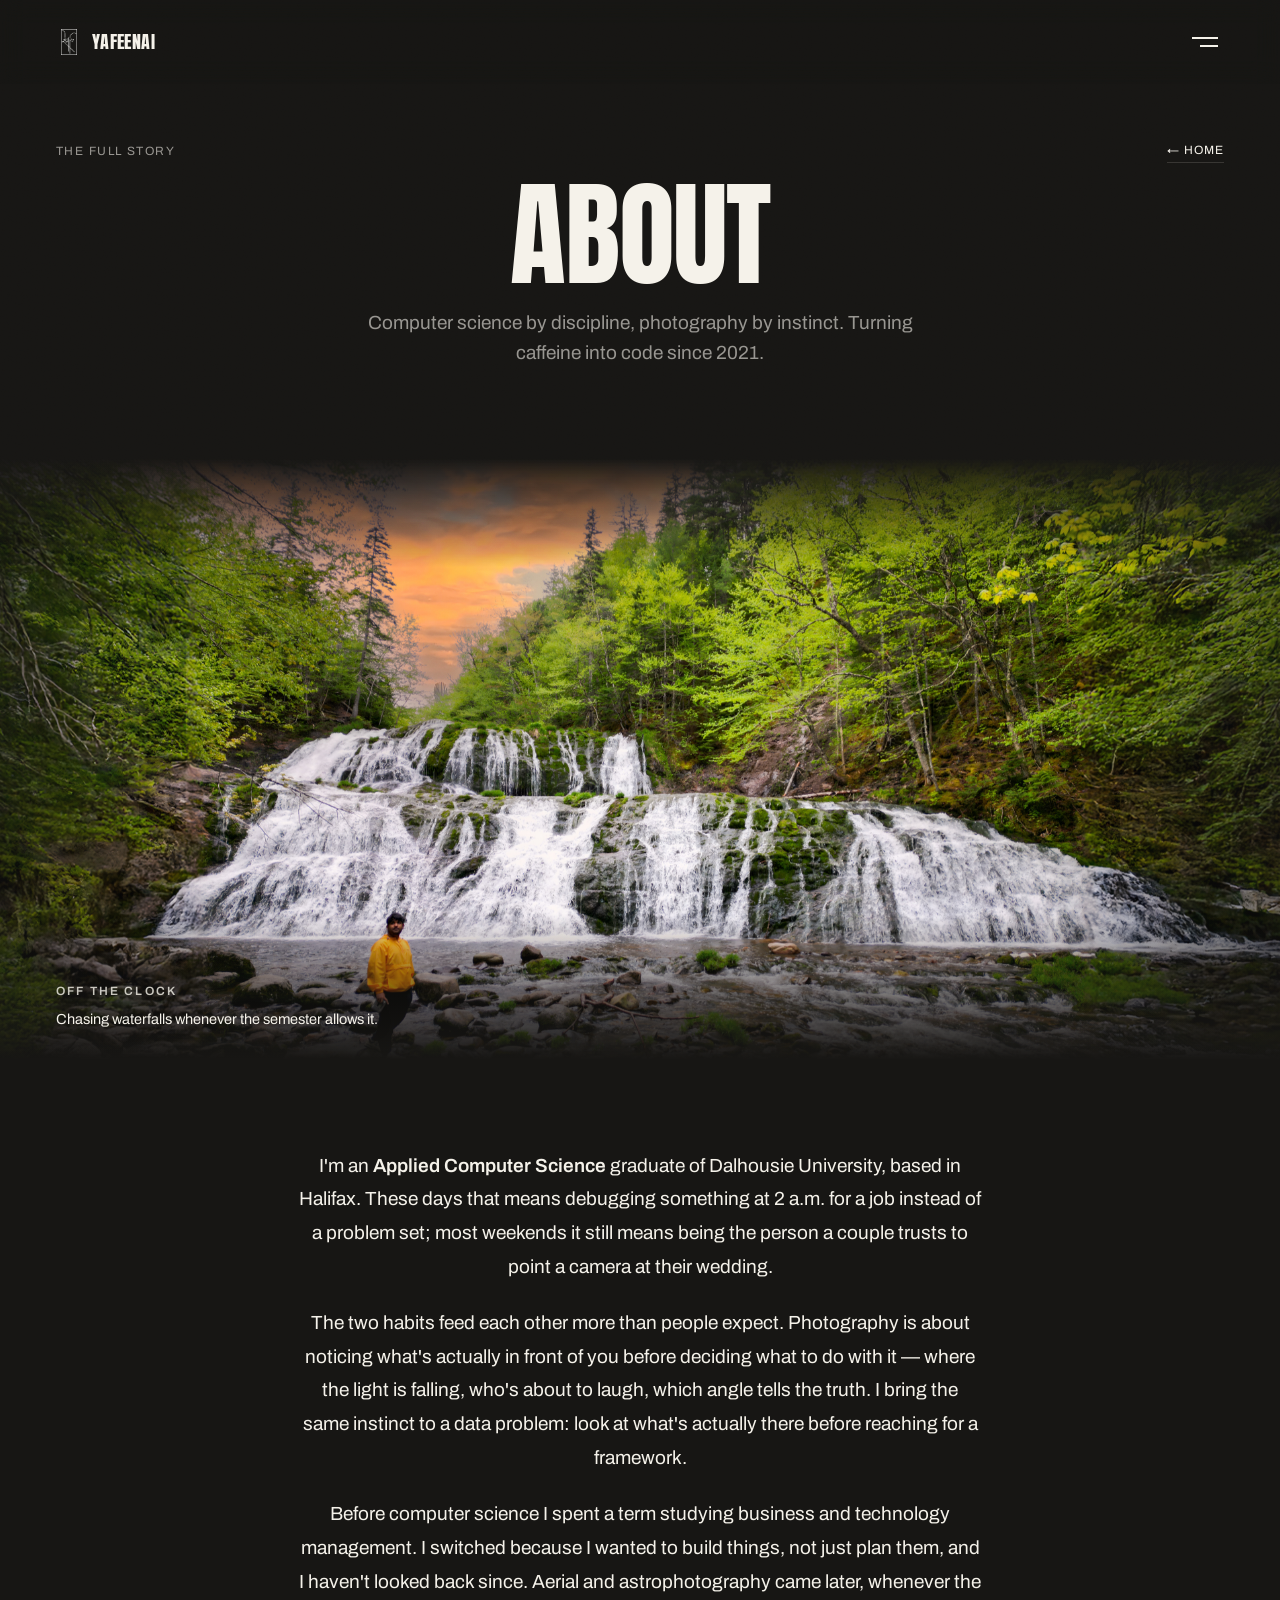
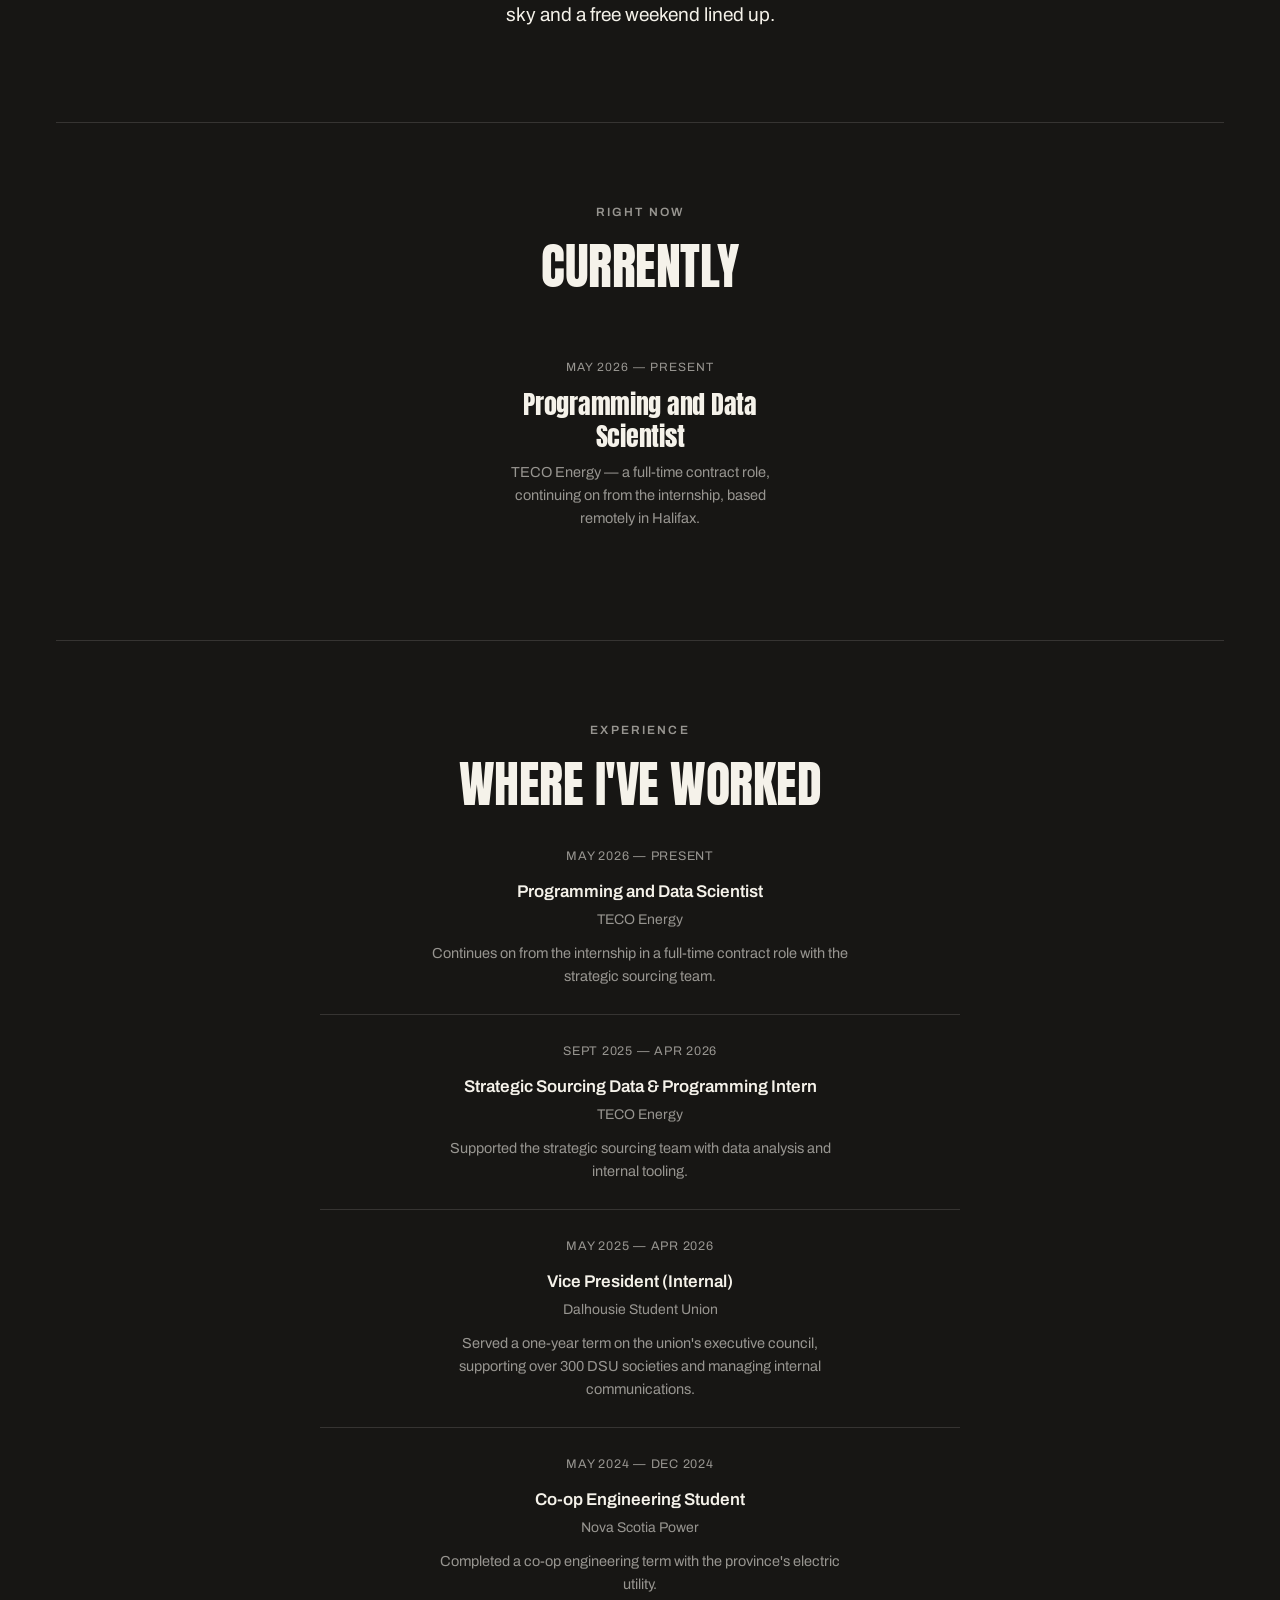
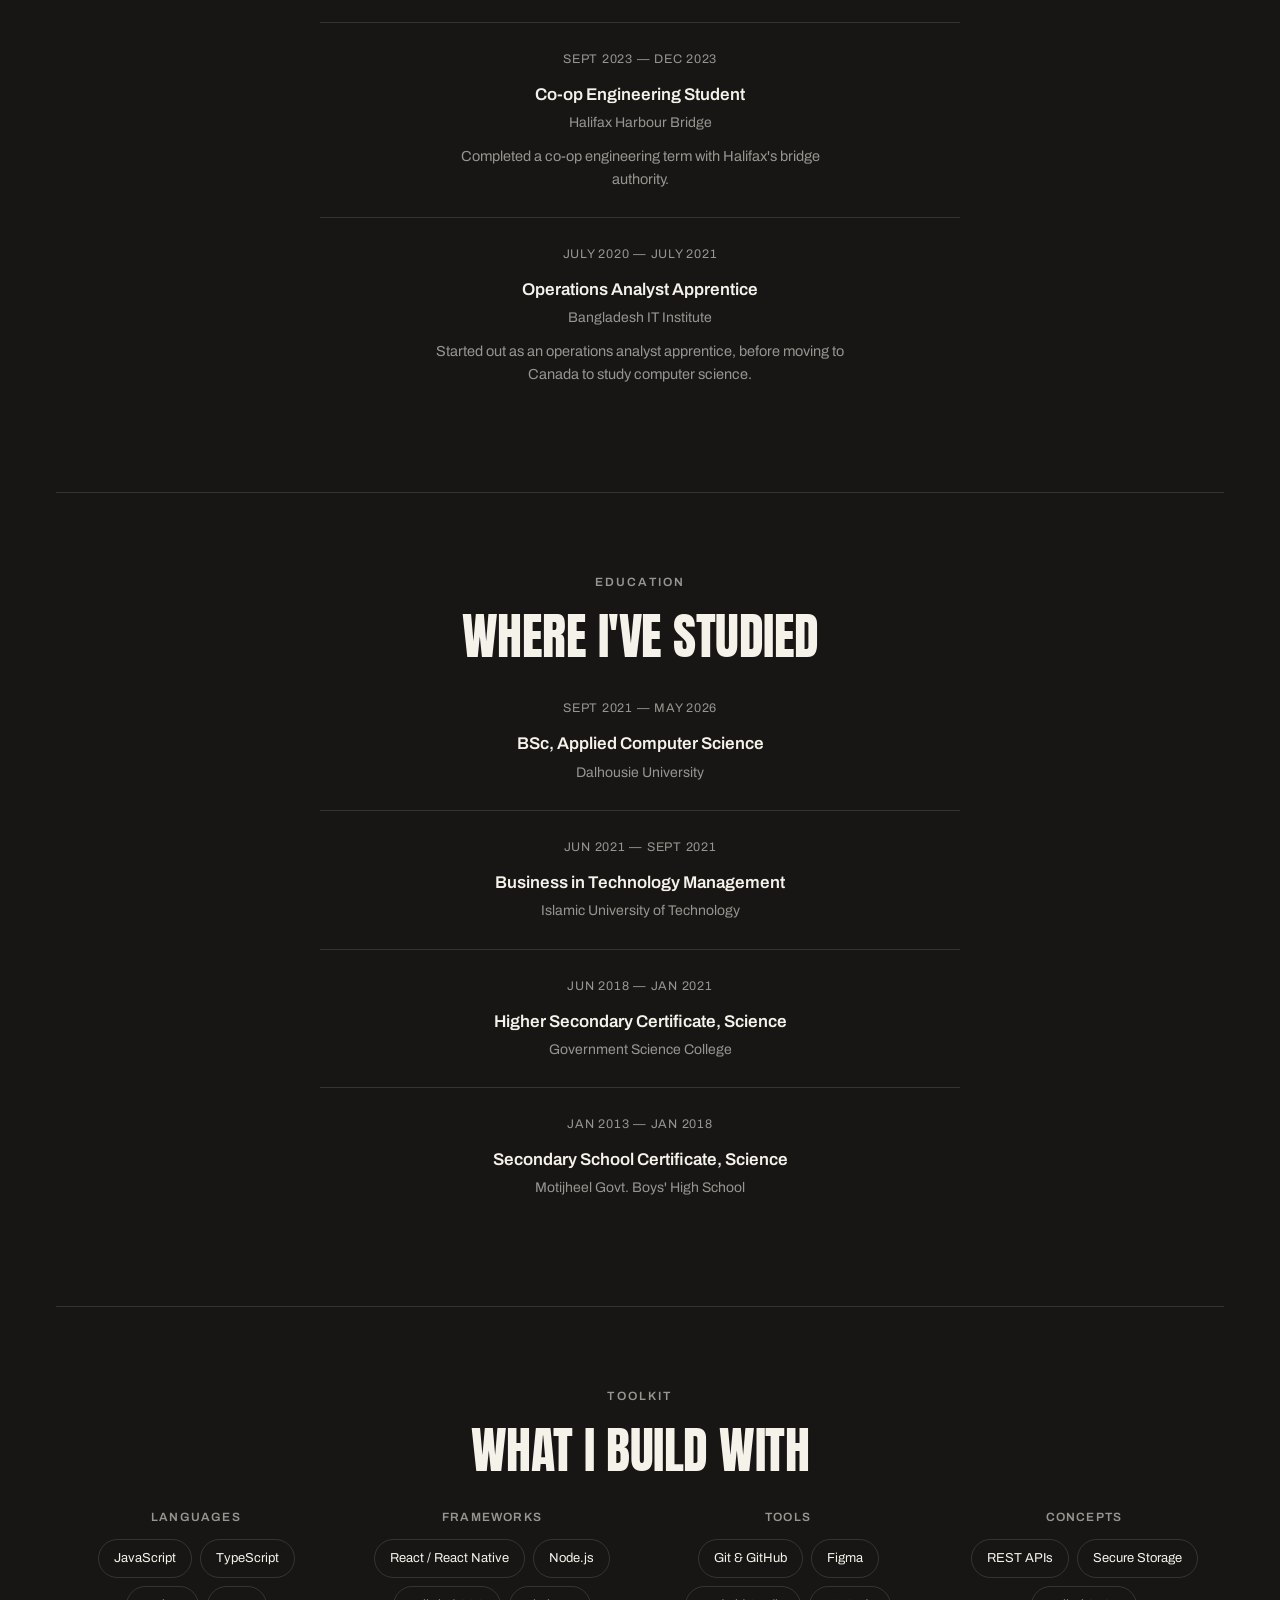
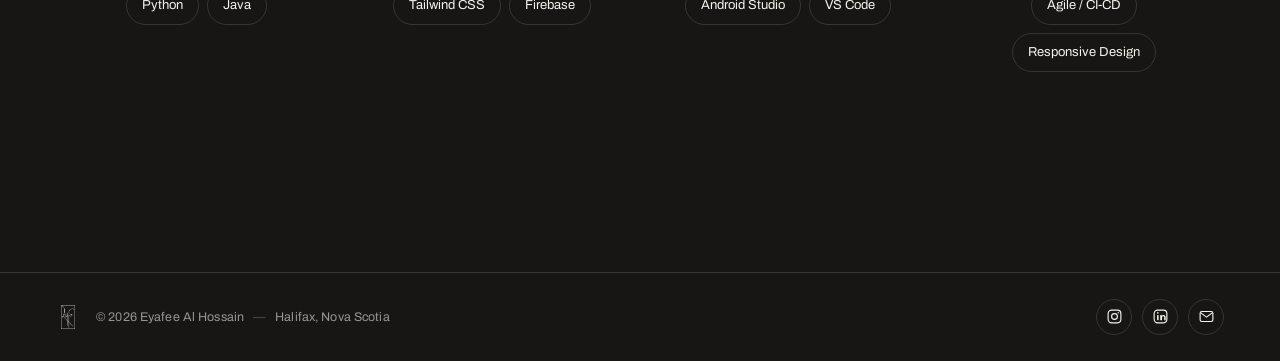
==== commit 5f61b7cc: "Added everything Final touch" ====
--- a/about.html
+++ b/about.html
@@ -38,10 +38,12 @@
         <a href="gallery.html?cat=concerts" data-filter="concerts">Concerts</a>
         <a href="gallery.html?cat=aerial" data-filter="aerial">Aerial</a>
         <a href="gallery.html?cat=astro" data-filter="astro">Astro</a>
+        <a href="gallery.html?cat=food" data-filter="food">Food</a>
         <a href="gallery.html?cat=selects" data-filter="selects">Selects</a>
         <a href="gallery.html?cat=design" data-filter="design">Design</a>
       </div>
     </div>
+    <a href="films.html">Films</a>
     <a href="about.html" class="active">About</a>
   </nav>
 </div>
--- a/styles.css
+++ b/styles.css
@@ -446,3 +446,54 @@
   .current-cards { background: none; gap: 22px; }
   .current-card { padding: 0; }
 }
+
+/* ---- Films page ---- */
+body.films-scroll { scroll-snap-type: y proximity; }
+.films-intro { max-width: var(--max); margin: 0 auto; padding: 0 32px; }
+.films-intro-sub { font-family: var(--sans); font-size: 15px; color: var(--muted-dark); max-width: 480px; margin: 8px 0 0; line-height: 1.6; }
+.films-intro-sub a { color: var(--cream); border-bottom: 1px solid var(--border-dark); padding-bottom: 1px; }
+.films-intro-sub a:hover { border-color: var(--cream); }
+
+.films-reel { display: flex; flex-direction: column; margin-top: 56px; }
+.film-slide { position: relative; height: 100svh; width: 100%; overflow: hidden; scroll-snap-align: start; background: var(--bg-dark-2); }
+.film-video { position: absolute; inset: 0; width: 100%; height: 100%; object-fit: cover; }
+.film-scrim { position: absolute; inset: 0; background: linear-gradient(180deg, rgba(10,9,8,0.12) 0%, rgba(10,9,8,0.05) 32%, rgba(10,9,8,0.88) 100%); }
+
+.film-copy { position: absolute; left: 0; right: 0; bottom: 0; padding: 0 32px 64px; max-width: 720px; opacity: 0; transform: translateY(18px); transition: opacity 750ms var(--ease), transform 750ms var(--ease); pointer-events: none; }
+.film-slide.show .film-copy { opacity: 1; transform: none; }
+.film-copy .eyebrow { color: var(--muted-dark); margin-bottom: 10px; }
+.film-title { font-family: var(--display); font-weight: 400; text-transform: uppercase; color: var(--cream); font-size: clamp(30px, 5vw, 52px); line-height: 0.98; letter-spacing: -0.01em; margin: 0 0 14px; }
+.film-desc { font-family: var(--sans); font-size: 15px; line-height: 1.6; color: rgba(245,242,234,0.82); max-width: 46ch; margin: 0 0 22px; }
+.film-watch { display: inline-flex; align-items: center; gap: 10px; font-family: var(--sans); font-size: 12.5px; letter-spacing: 0.08em; text-transform: uppercase; color: var(--cream); border-bottom: 1px solid var(--border-dark); padding-bottom: 4px; transition: opacity 200ms var(--ease), border-color 200ms var(--ease); pointer-events: auto; }
+.film-watch:hover { opacity: 0.72; border-color: var(--cream); }
+.film-watch-icon { display: inline-flex; align-items: center; justify-content: center; width: 28px; height: 28px; border: 1px solid var(--border-dark); border-radius: 50%; font-size: 10px; flex: none; }
+
+.film-count { position: absolute; right: 26px; bottom: 36px; display: flex; flex-direction: column; align-items: center; gap: 6px; font-family: var(--sans); font-size: 12px; font-weight: 700; color: var(--cream); }
+.film-count-bar { width: 1px; height: 22px; background: var(--border-dark); }
+.film-count-total { color: var(--muted-dark); font-weight: 600; }
+
+.film-scrollcue { position: absolute; left: 50%; bottom: 30px; transform: translateX(-50%); display: flex; flex-direction: column; align-items: center; gap: 4px; color: var(--muted-dark); opacity: 0.65; }
+.film-scrollcue .dot { width: 4px; height: 4px; border-radius: 50%; background: currentColor; }
+
+@media (max-width: 720px) {
+  .film-copy { padding: 0 20px 44px; max-width: 92%; }
+  .film-count { right: 16px; bottom: 18px; }
+  .films-reel { margin-top: 40px; }
+}
+
+/* ---- Films: click-to-play button over the poster ---- */
+.film-playbtn {
+  position: absolute; top: 50%; left: 50%; transform: translate(-50%, -50%);
+  width: 78px; height: 78px; border-radius: 50%;
+  display: flex; align-items: center; justify-content: center;
+  background: rgba(23,22,20,0.42); border: 1.5px solid rgba(245,242,234,0.75);
+  color: var(--cream); cursor: pointer;
+  backdrop-filter: blur(6px); -webkit-backdrop-filter: blur(6px);
+  transition: opacity 260ms var(--ease), transform 260ms var(--ease), background 200ms var(--ease);
+}
+.film-playbtn:hover { background: rgba(23,22,20,0.6); transform: translate(-50%, -50%) scale(1.06); }
+.film-playbtn svg { margin-left: 3px; }
+
+
+/* ---- Films: let clicks reach the native video controls ---- */
+.film-scrim, .film-count, .film-scrollcue { pointer-events: none; }
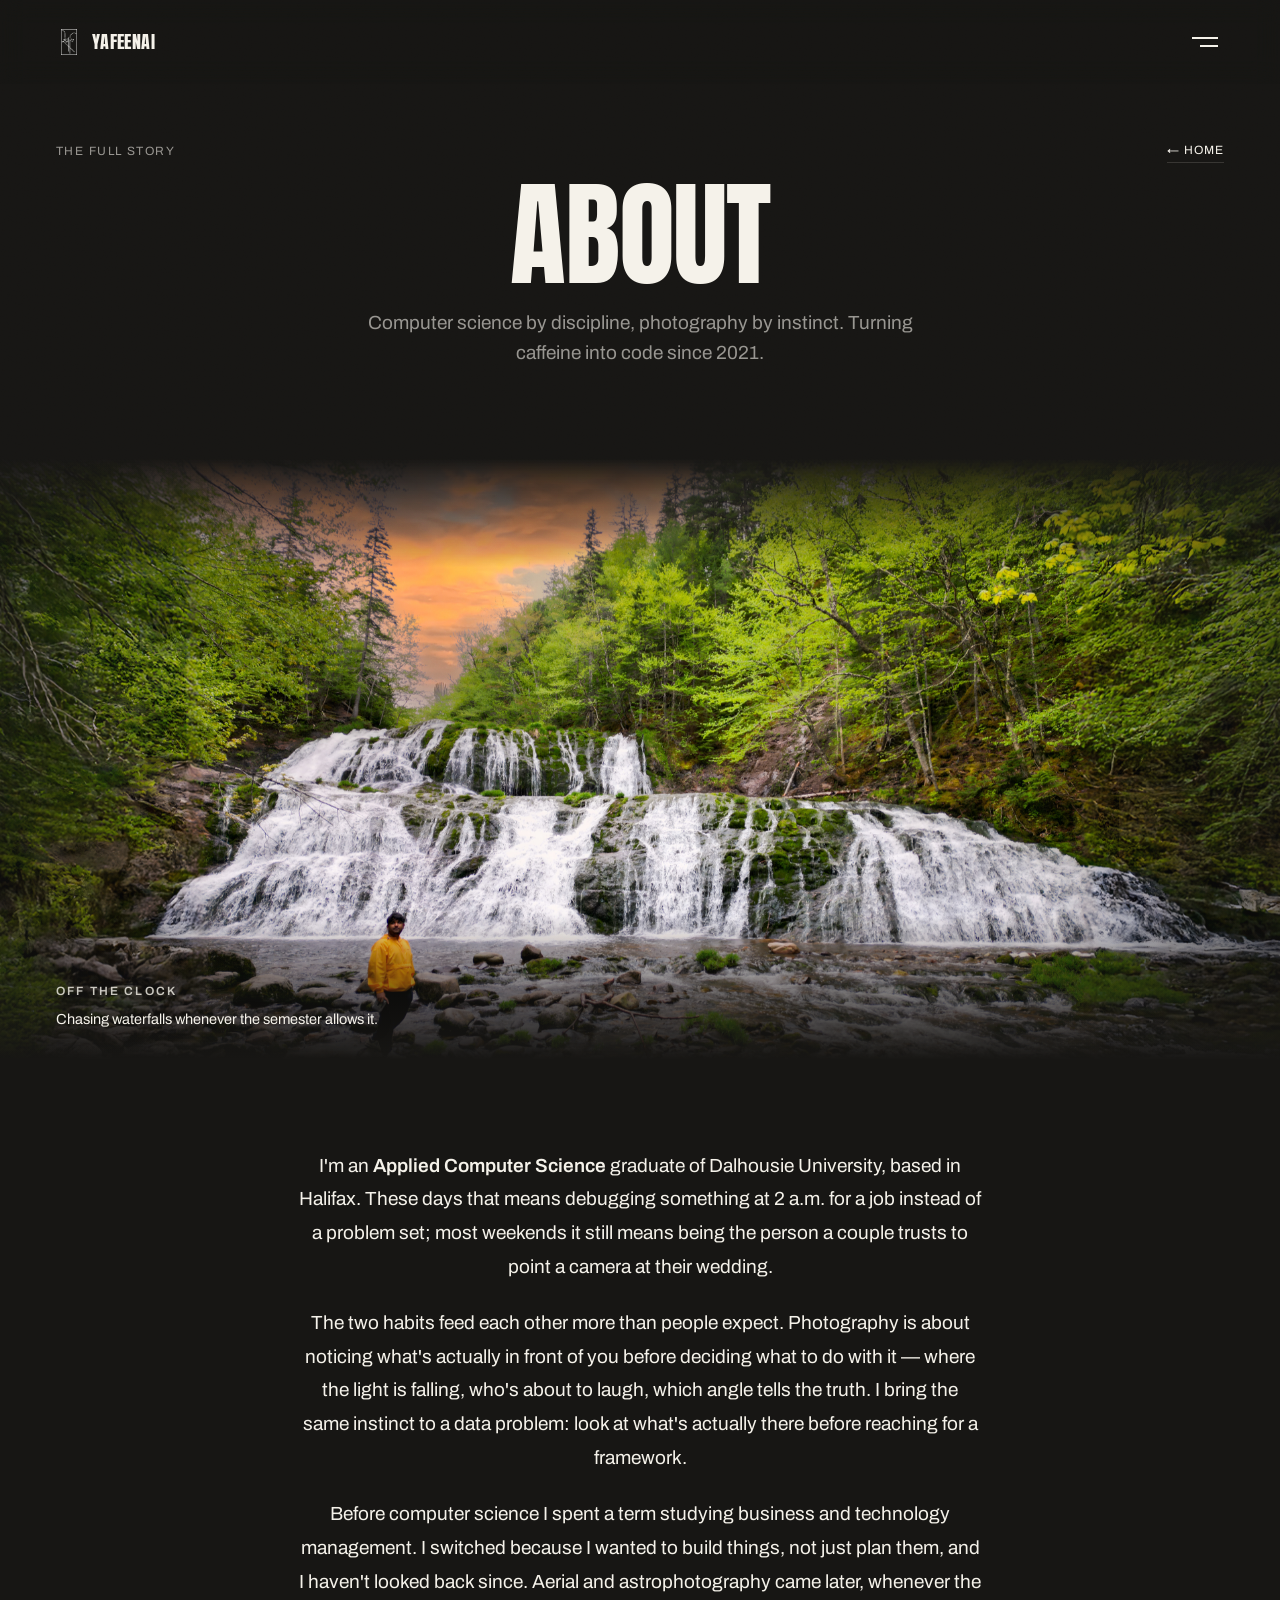
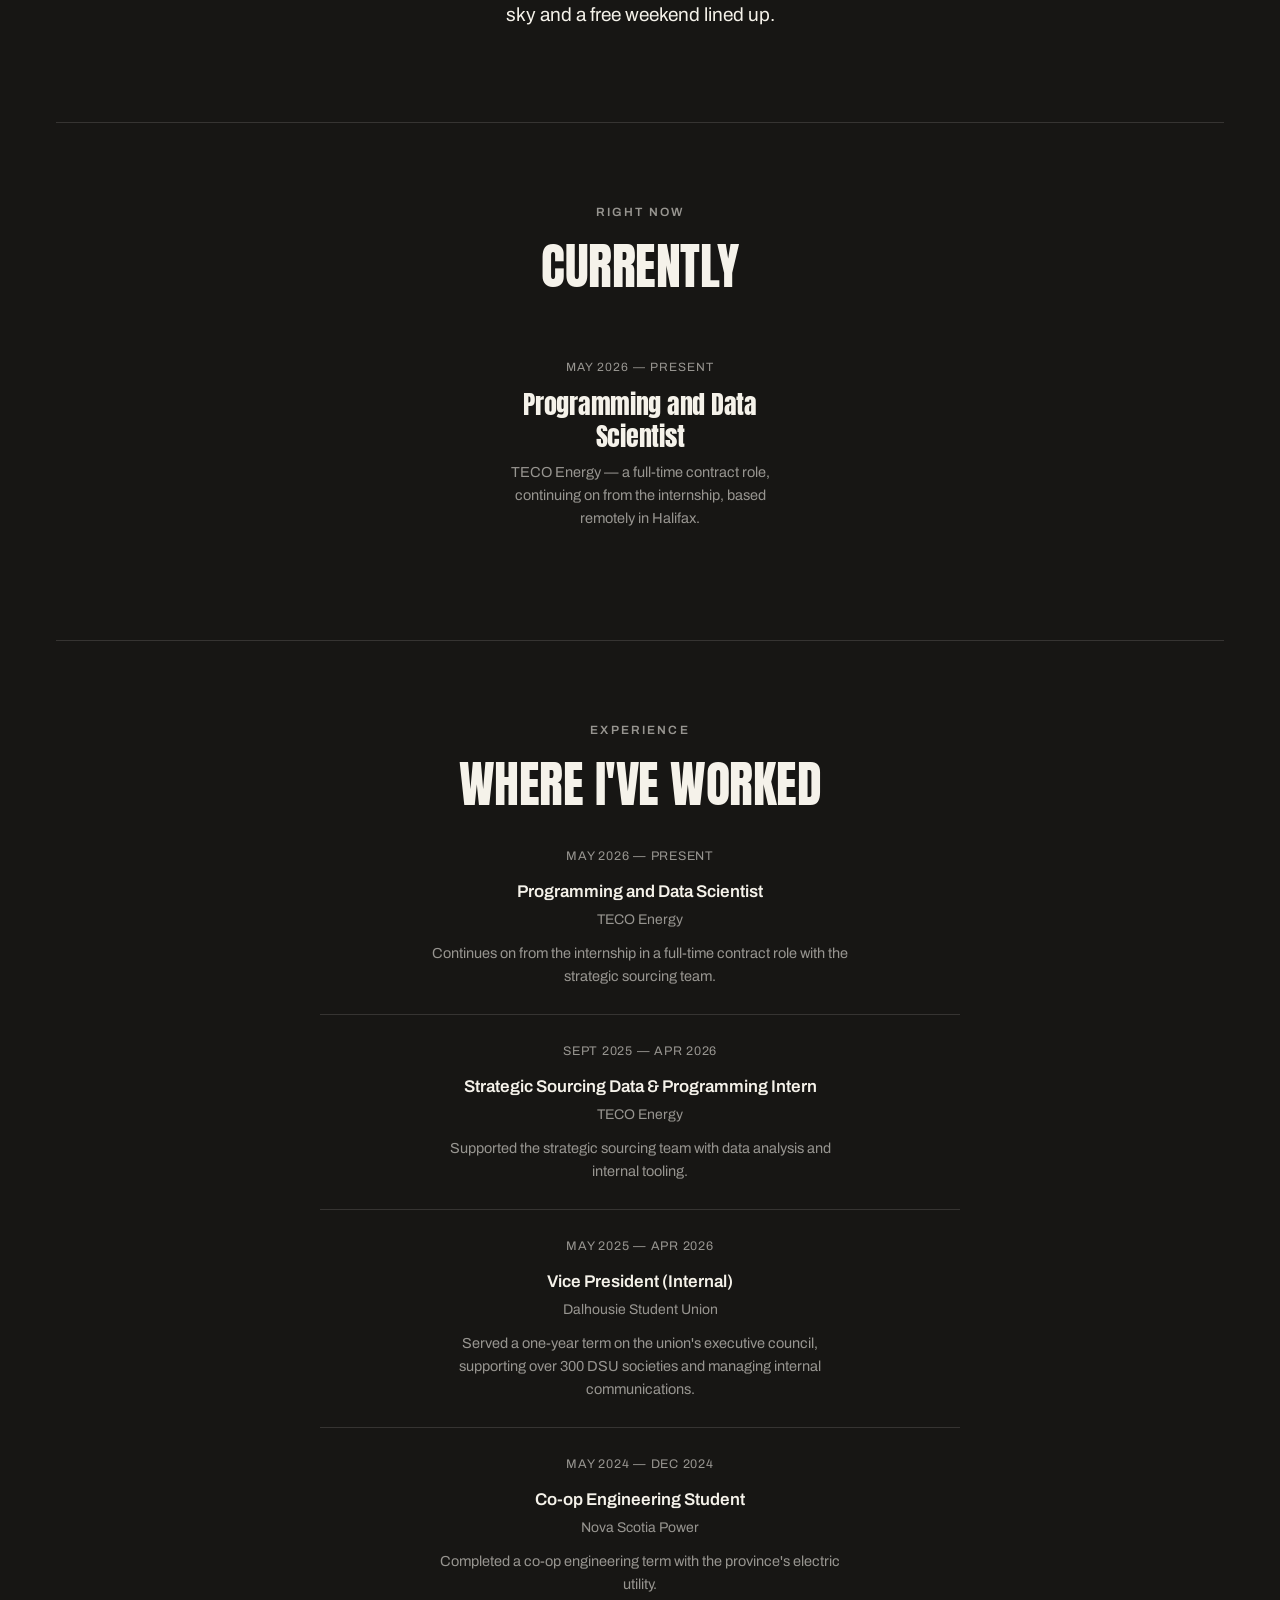
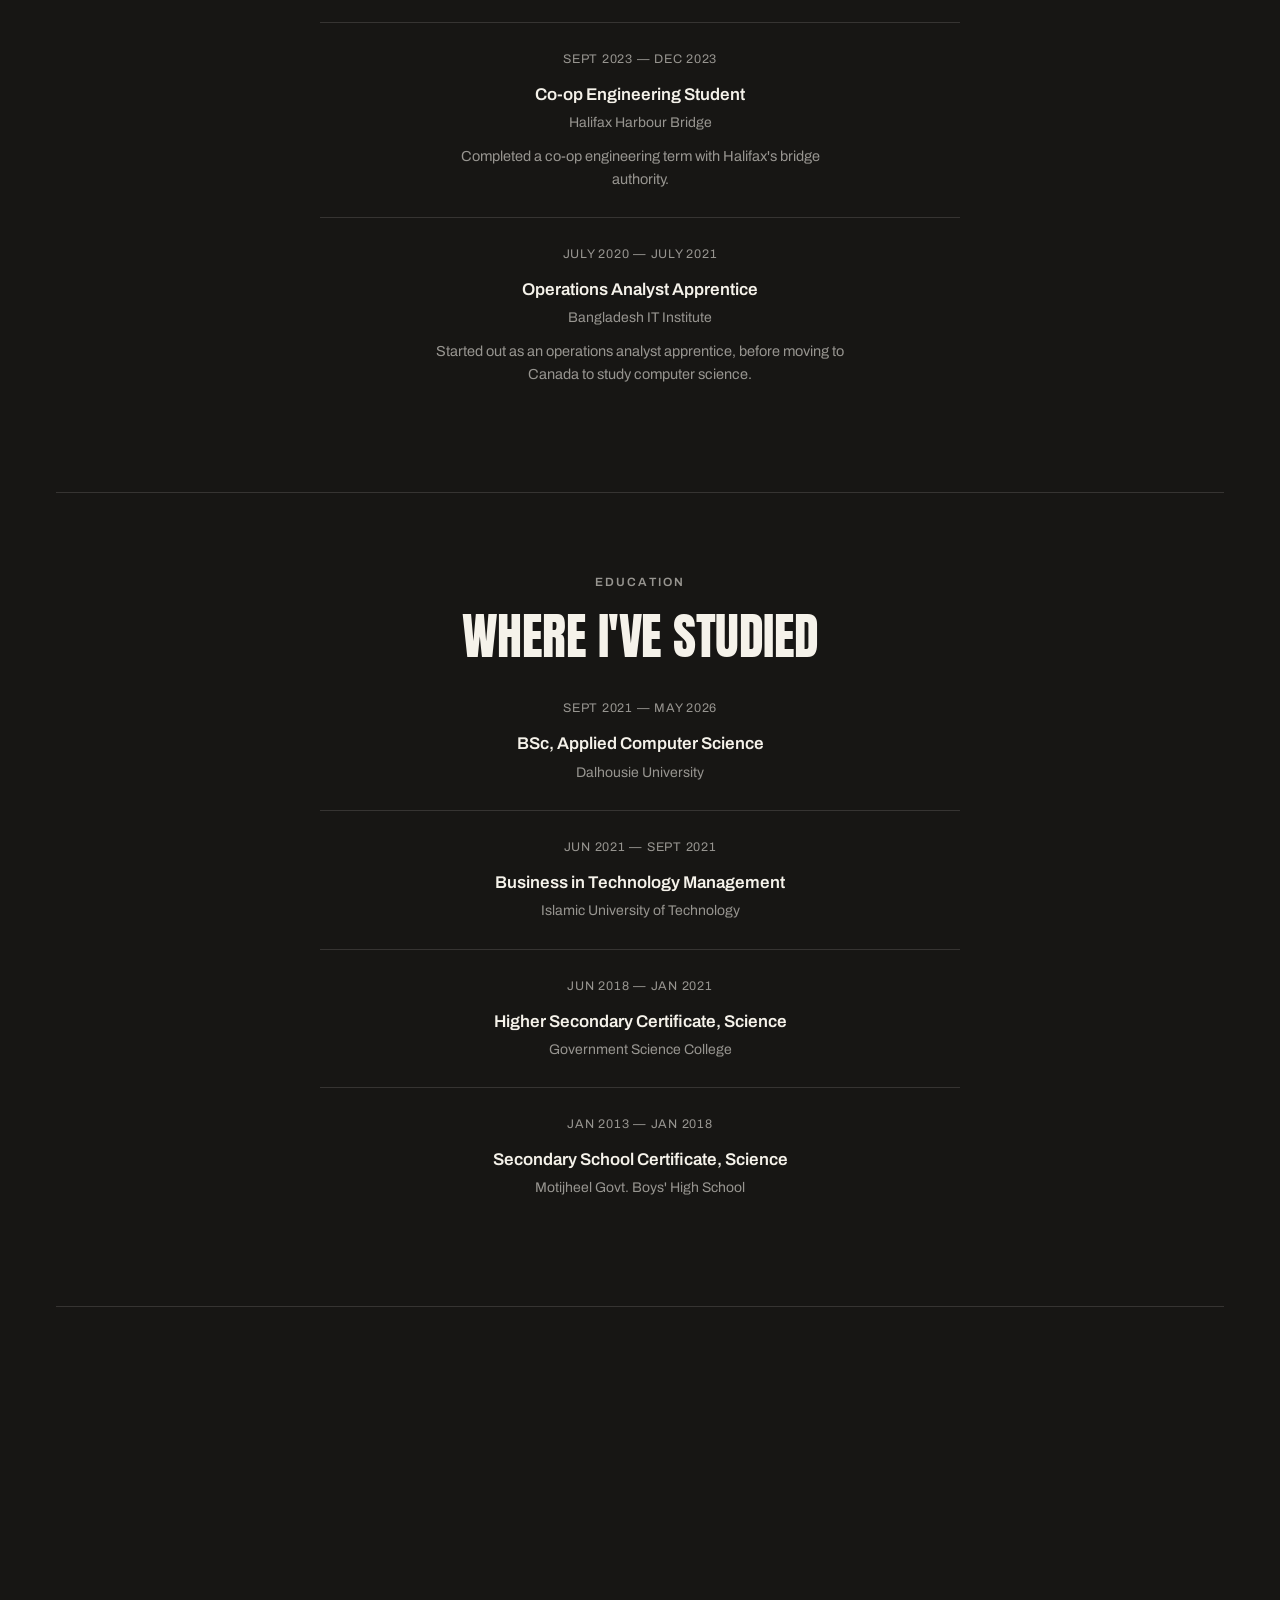
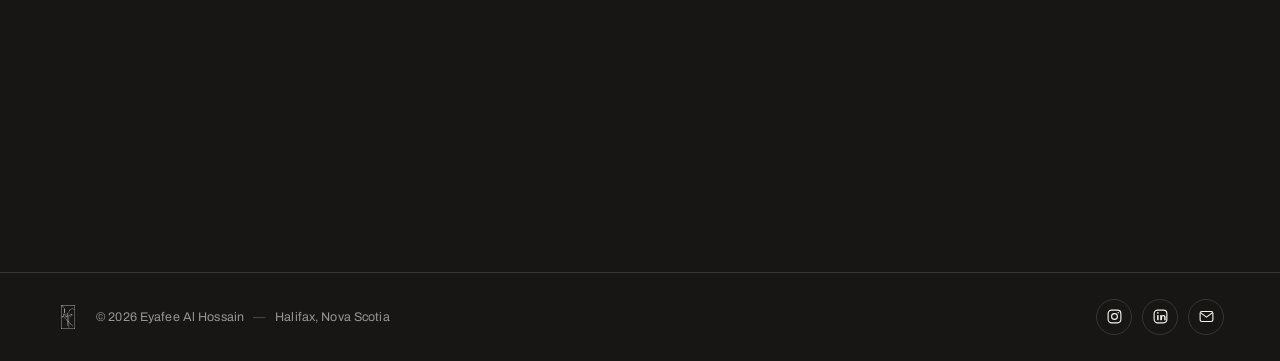
==== commit 1cf9ac9d: "fix some issues" ====
--- a/about.html
+++ b/about.html
@@ -39,6 +39,7 @@
         <a href="gallery.html?cat=aerial" data-filter="aerial">Aerial</a>
         <a href="gallery.html?cat=astro" data-filter="astro">Astro</a>
         <a href="gallery.html?cat=food" data-filter="food">Food</a>
+        <a href="gallery.html?cat=product" data-filter="product">Product</a>
         <a href="gallery.html?cat=selects" data-filter="selects">Selects</a>
         <a href="gallery.html?cat=design" data-filter="design">Design</a>
       </div>
